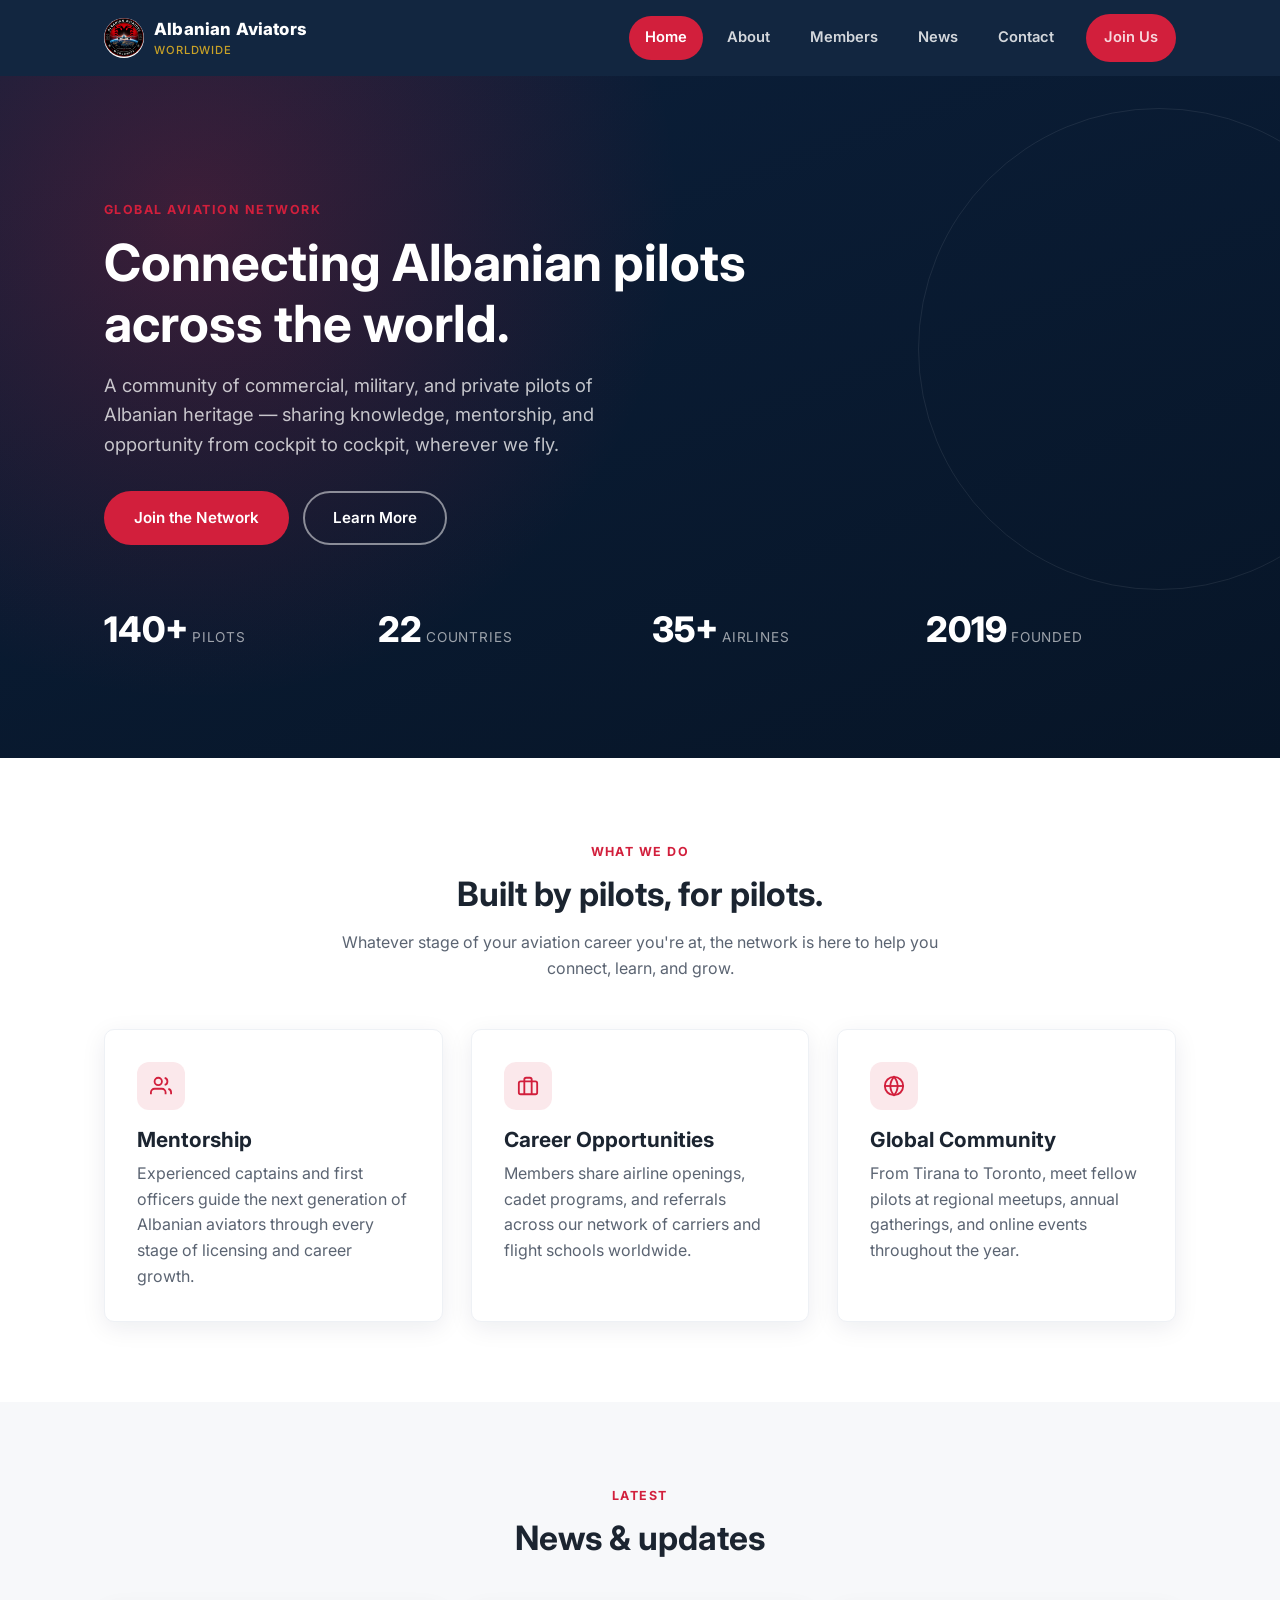
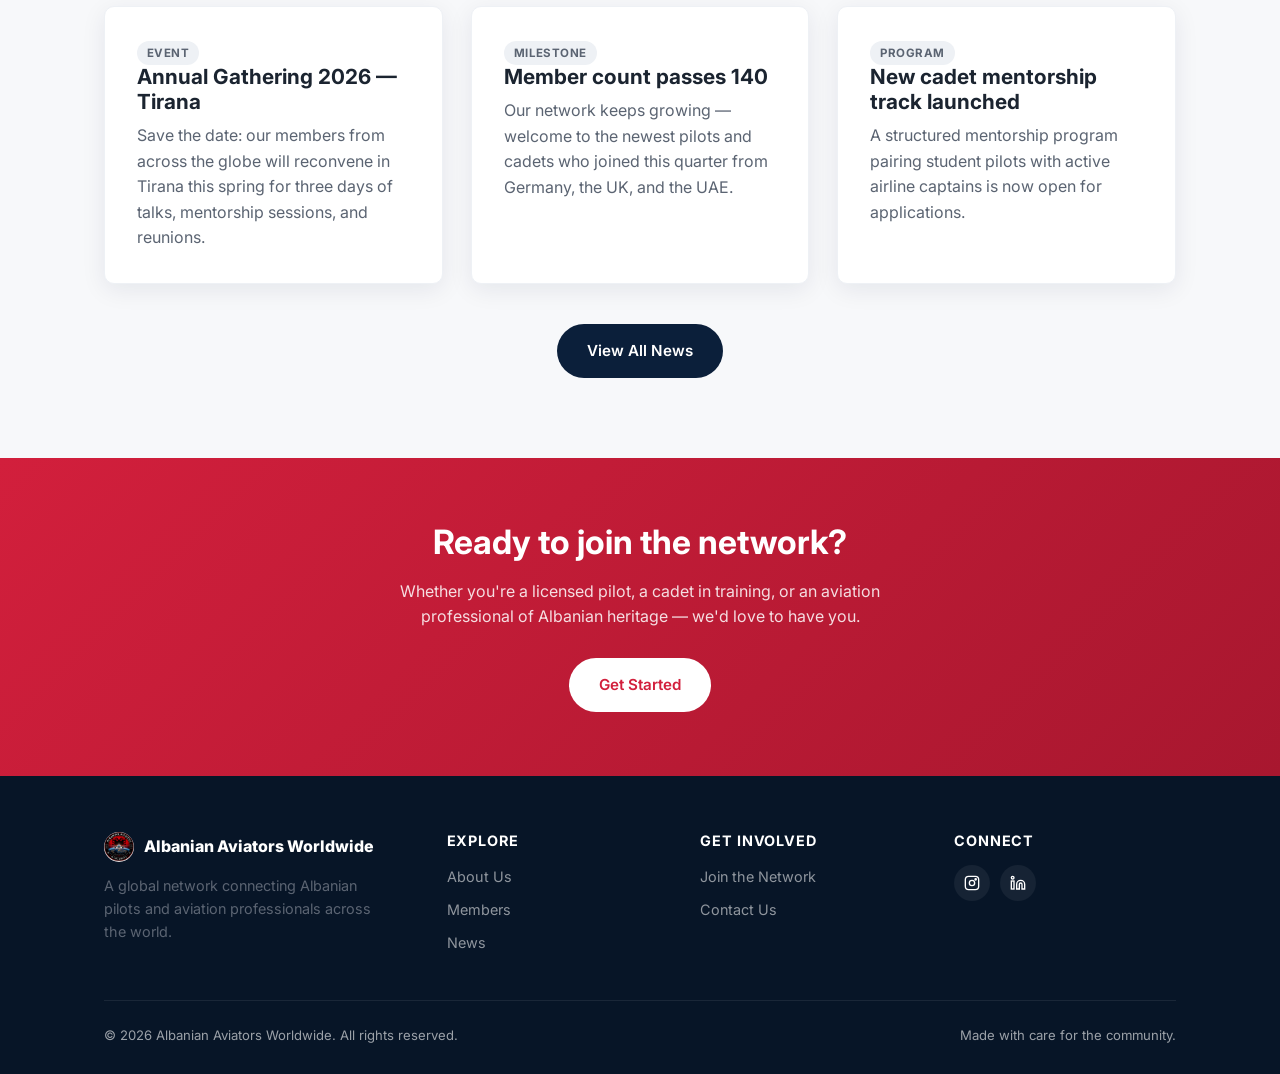
==== index.html @ 92507375 "Initial version of Albanian Aviators Worldwide website Static 5-page site (home, about, members, new" ====
<!DOCTYPE html>
<html lang="en">
<head>
<meta charset="UTF-8">
<meta name="viewport" content="width=device-width, initial-scale=1.0">
<title>Albanian Aviators Worldwide</title>
<meta name="description" content="A global network connecting Albanian pilots, aviation professionals, and students across the world.">
<link rel="preconnect" href="https://fonts.googleapis.com">
<link href="https://fonts.googleapis.com/css2?family=Inter:wght@400;500;600;700;800&display=swap" rel="stylesheet">
<link rel="stylesheet" href="css/style.css">
<link rel="icon" type="image/png" href="images/logo.png">
</head>
<body>

<header class="site-header">
  <div class="container nav">
    <a href="index.html" class="brand">
      <img src="images/logo.png" alt="Albanian Aviators Worldwide logo" class="brand-logo">
      <span>Albanian Aviators<span class="brand-sub">Worldwide</span></span>
    </a>
    <nav class="nav-links">
      <a href="index.html" class="active">Home</a>
      <a href="about.html">About</a>
      <a href="members.html">Members</a>
      <a href="news.html">News</a>
      <a href="contact.html">Contact</a>
      <a href="contact.html" class="btn btn-primary nav-cta">Join Us</a>
    </nav>
    <button class="nav-toggle" aria-label="Toggle menu" aria-expanded="false">
      <span></span><span></span><span></span>
    </button>
  </div>
</header>

<section class="hero">
  <div class="container">
    <div class="hero-inner">
      <span class="eyebrow">Global Aviation Network</span>
      <h1>Connecting Albanian pilots across the world.</h1>
      <p class="lead">A community of commercial, military, and private pilots of Albanian heritage — sharing knowledge, mentorship, and opportunity from cockpit to cockpit, wherever we fly.</p>
      <div class="hero-actions">
        <a href="contact.html" class="btn btn-primary">Join the Network</a>
        <a href="about.html" class="btn btn-outline">Learn More</a>
      </div>
    </div>
    <div class="stats">
      <div class="stat-item">
        <span class="stat-num">140+</span>
        <span class="stat-label">Pilots</span>
      </div>
      <div class="stat-item">
        <span class="stat-num">22</span>
        <span class="stat-label">Countries</span>
      </div>
      <div class="stat-item">
        <span class="stat-num">35+</span>
        <span class="stat-label">Airlines</span>
      </div>
      <div class="stat-item">
        <span class="stat-num">2019</span>
        <span class="stat-label">Founded</span>
      </div>
    </div>
  </div>
</section>

<section>
  <div class="container">
    <div class="section-head">
      <span class="eyebrow">What we do</span>
      <h2>Built by pilots, for pilots.</h2>
      <p>Whatever stage of your aviation career you're at, the network is here to help you connect, learn, and grow.</p>
    </div>
    <div class="grid-3">
      <div class="card">
        <div class="icon">
          <svg width="22" height="22" viewBox="0 0 24 24" fill="none" stroke="currentColor" stroke-width="2"><path d="M17 21v-2a4 4 0 0 0-4-4H5a4 4 0 0 0-4 4v2"/><circle cx="9" cy="7" r="4"/><path d="M23 21v-2a4 4 0 0 0-3-3.87"/><path d="M16 3.13a4 4 0 0 1 0 7.75"/></svg>
        </div>
        <h3>Mentorship</h3>
        <p>Experienced captains and first officers guide the next generation of Albanian aviators through every stage of licensing and career growth.</p>
      </div>
      <div class="card">
        <div class="icon">
          <svg width="22" height="22" viewBox="0 0 24 24" fill="none" stroke="currentColor" stroke-width="2"><rect x="2" y="7" width="20" height="14" rx="2"/><path d="M16 21V5a2 2 0 0 0-2-2h-4a2 2 0 0 0-2 2v16"/></svg>
        </div>
        <h3>Career Opportunities</h3>
        <p>Members share airline openings, cadet programs, and referrals across our network of carriers and flight schools worldwide.</p>
      </div>
      <div class="card">
        <div class="icon">
          <svg width="22" height="22" viewBox="0 0 24 24" fill="none" stroke="currentColor" stroke-width="2"><circle cx="12" cy="12" r="10"/><line x1="2" y1="12" x2="22" y2="12"/><path d="M12 2a15.3 15.3 0 0 1 4 10 15.3 15.3 0 0 1-4 10 15.3 15.3 0 0 1-4-10 15.3 15.3 0 0 1 4-10z"/></svg>
        </div>
        <h3>Global Community</h3>
        <p>From Tirana to Toronto, meet fellow pilots at regional meetups, annual gatherings, and online events throughout the year.</p>
      </div>
    </div>
  </div>
</section>

<section class="section-alt">
  <div class="container">
    <div class="section-head">
      <span class="eyebrow">Latest</span>
      <h2>News & updates</h2>
    </div>
    <div class="grid-3">
      <div class="card">
        <span class="tag">Event</span>
        <h3>Annual Gathering 2026 — Tirana</h3>
        <p>Save the date: our members from across the globe will reconvene in Tirana this spring for three days of talks, mentorship sessions, and reunions.</p>
      </div>
      <div class="card">
        <span class="tag">Milestone</span>
        <h3>Member count passes 140</h3>
        <p>Our network keeps growing — welcome to the newest pilots and cadets who joined this quarter from Germany, the UK, and the UAE.</p>
      </div>
      <div class="card">
        <span class="tag">Program</span>
        <h3>New cadet mentorship track launched</h3>
        <p>A structured mentorship program pairing student pilots with active airline captains is now open for applications.</p>
      </div>
    </div>
    <div style="text-align:center; margin-top: 40px;">
      <a href="news.html" class="btn btn-dark">View All News</a>
    </div>
  </div>
</section>

<section class="cta-band">
  <div class="container">
    <h2>Ready to join the network?</h2>
    <p>Whether you're a licensed pilot, a cadet in training, or an aviation professional of Albanian heritage — we'd love to have you.</p>
    <a href="contact.html" class="btn" style="background: var(--white); color: var(--red);">Get Started</a>
  </div>
</section>

<footer class="site-footer">
  <div class="container">
    <div class="footer-top">
      <div>
        <div class="footer-brand">
          <img src="images/logo.png" alt="Albanian Aviators Worldwide logo" class="footer-logo">
          Albanian Aviators Worldwide
        </div>
        <p style="max-width: 280px; font-size: 0.9rem;">A global network connecting Albanian pilots and aviation professionals across the world.</p>
      </div>
      <div>
        <h4>Explore</h4>
        <a href="about.html">About Us</a>
        <a href="members.html">Members</a>
        <a href="news.html">News</a>
      </div>
      <div>
        <h4>Get Involved</h4>
        <a href="contact.html">Join the Network</a>
        <a href="contact.html">Contact Us</a>
      </div>
      <div>
        <h4>Connect</h4>
        <div class="social-links">
          <a href="#" aria-label="Instagram">
            <svg width="16" height="16" viewBox="0 0 24 24" fill="none" stroke="white" stroke-width="2"><rect x="2" y="2" width="20" height="20" rx="5"/><circle cx="12" cy="12" r="4"/><circle cx="17.5" cy="6.5" r="1"/></svg>
          </a>
          <a href="#" aria-label="LinkedIn">
            <svg width="16" height="16" viewBox="0 0 24 24" fill="none" stroke="white" stroke-width="2"><path d="M16 8a6 6 0 0 1 6 6v7h-4v-7a2 2 0 0 0-2-2 2 2 0 0 0-2 2v7h-4v-7a6 6 0 0 1 6-6z"/><rect x="2" y="9" width="4" height="12"/><circle cx="4" cy="4" r="2"/></svg>
          </a>
        </div>
      </div>
    </div>
    <div class="footer-bottom">
      <span>&copy; 2026 Albanian Aviators Worldwide. All rights reserved.</span>
      <span>Made with care for the community.</span>
    </div>
  </div>
</footer>

<script src="js/main.js"></script>
</body>
</html>
---- css/style.css ----
/* ===== Design tokens ===== */
:root {
  --navy: #0b1f3a;
  --navy-dark: #071527;
  --navy-light: #143261;
  --red: #d21f3c;
  --red-dark: #a8172f;
  --gold: #c9a227;
  --white: #ffffff;
  --gray-50: #f7f8fa;
  --gray-100: #eef1f5;
  --gray-300: #cfd6e0;
  --gray-600: #5b6472;
  --text: #1b2430;
  --radius: 10px;
  --shadow: 0 6px 24px rgba(11, 31, 58, 0.08);
  --shadow-lg: 0 16px 48px rgba(11, 31, 58, 0.16);
  --max-width: 1120px;
  --font: "Inter", -apple-system, BlinkMacSystemFont, "Segoe UI", sans-serif;
}

* { box-sizing: border-box; }
html { scroll-behavior: smooth; }

body {
  margin: 0;
  font-family: var(--font);
  color: var(--text);
  background: var(--white);
  line-height: 1.6;
  -webkit-font-smoothing: antialiased;
}

img { max-width: 100%; display: block; }
a { color: inherit; text-decoration: none; }
ul { list-style: none; margin: 0; padding: 0; }

.container {
  max-width: var(--max-width);
  margin: 0 auto;
  padding: 0 24px;
}

section { padding: 80px 0; }
@media (max-width: 640px) { section { padding: 56px 0; } }

h1, h2, h3, h4 { margin: 0 0 16px; font-weight: 700; line-height: 1.2; }
h1 { font-size: 3rem; }
h2 { font-size: 2.1rem; }
h3 { font-size: 1.3rem; }
p { margin: 0 0 16px; color: var(--gray-600); }

.eyebrow {
  display: inline-block;
  font-size: 0.78rem;
  font-weight: 700;
  letter-spacing: 0.12em;
  text-transform: uppercase;
  color: var(--red);
  margin-bottom: 12px;
}

.section-head { max-width: 640px; margin: 0 auto 48px; text-align: center; }
.section-head p { margin: 0; }

/* ===== Buttons ===== */
.btn {
  display: inline-flex;
  align-items: center;
  gap: 8px;
  padding: 13px 28px;
  border-radius: 100px;
  font-weight: 600;
  font-size: 0.95rem;
  border: 2px solid transparent;
  cursor: pointer;
  transition: transform 0.15s ease, box-shadow 0.15s ease, background 0.15s ease;
}
.btn:hover { transform: translateY(-2px); }
.btn-primary { background: var(--red); color: var(--white); }
.btn-primary:hover { background: var(--red-dark); box-shadow: 0 10px 24px rgba(210, 31, 60, 0.35); }
.btn-outline { background: transparent; color: var(--white); border-color: rgba(255,255,255,0.5); }
.btn-outline:hover { background: rgba(255,255,255,0.12); }
.btn-dark { background: var(--navy); color: var(--white); }
.btn-dark:hover { background: var(--navy-light); box-shadow: 0 10px 24px rgba(11,31,58,0.25); }

/* ===== Header ===== */
.site-header {
  position: sticky;
  top: 0;
  z-index: 100;
  background: rgba(11, 31, 58, 0.97);
  backdrop-filter: blur(6px);
}
.nav {
  display: flex;
  align-items: center;
  justify-content: space-between;
  height: 76px;
}
.brand {
  display: flex;
  align-items: center;
  gap: 10px;
  color: var(--white);
  font-weight: 800;
  font-size: 1.05rem;
  letter-spacing: 0.01em;
}
.brand svg { flex-shrink: 0; }
.brand-logo { width: 40px; height: 40px; border-radius: 50%; object-fit: cover; flex-shrink: 0; }
.footer-logo { width: 30px; height: 30px; border-radius: 50%; object-fit: cover; flex-shrink: 0; }
.brand .brand-sub { display: block; font-weight: 500; font-size: 0.7rem; color: var(--gold); letter-spacing: 0.08em; text-transform: uppercase; }

.nav-links {
  display: flex;
  align-items: center;
  gap: 8px;
}
.nav-links a {
  color: rgba(255,255,255,0.82);
  font-weight: 600;
  font-size: 0.92rem;
  padding: 10px 16px;
  border-radius: 100px;
  transition: background 0.15s ease, color 0.15s ease;
}
.nav-links a:hover { background: rgba(255,255,255,0.08); color: var(--white); }
.nav-links a.active { background: var(--red); color: var(--white); }
.nav-cta { margin-left: 8px; }

.nav-toggle {
  display: none;
  flex-direction: column;
  gap: 5px;
  background: none;
  border: none;
  cursor: pointer;
  padding: 8px;
}
.nav-toggle span { width: 24px; height: 2px; background: var(--white); border-radius: 2px; }

@media (max-width: 860px) {
  .nav-toggle { display: flex; }
  .nav-links {
    position: absolute;
    top: 76px;
    left: 0;
    right: 0;
    background: var(--navy-dark);
    flex-direction: column;
    align-items: stretch;
    padding: 12px;
    gap: 4px;
    display: none;
  }
  .nav-links.open { display: flex; }
  .nav-links a { padding: 14px 16px; }
  .nav-cta { margin-left: 0; margin-top: 8px; }
}

/* ===== Hero ===== */
.hero {
  background:
    radial-gradient(circle at 15% 20%, rgba(210,31,60,0.25), transparent 40%),
    linear-gradient(160deg, var(--navy) 0%, var(--navy-dark) 100%);
  color: var(--white);
  padding: 120px 0 100px;
  position: relative;
  overflow: hidden;
}
.hero::after {
  content: "";
  position: absolute;
  right: -120px;
  top: 40%;
  width: 480px;
  height: 480px;
  border: 1px solid rgba(255,255,255,0.08);
  border-radius: 50%;
  transform: translateY(-50%);
}
.hero-inner { max-width: 680px; position: relative; z-index: 1; }
.hero h1 { font-size: 3.2rem; }
.hero p.lead { color: rgba(255,255,255,0.75); font-size: 1.15rem; max-width: 560px; }
.hero-actions { display: flex; gap: 14px; margin-top: 32px; flex-wrap: wrap; }

.page-hero {
  background: linear-gradient(160deg, var(--navy) 0%, var(--navy-dark) 100%);
  color: var(--white);
  padding: 90px 0 64px;
  text-align: center;
}
.page-hero .eyebrow { color: var(--gold); }
.page-hero p { color: rgba(255,255,255,0.72); max-width: 620px; margin: 0 auto; }

/* ===== Stats ===== */
.stats {
  display: grid;
  grid-template-columns: repeat(4, 1fr);
  gap: 24px;
  margin-top: 56px;
  position: relative;
  z-index: 1;
}
.stat-item { text-align: left; }
.stat-num { font-size: 2.2rem; font-weight: 800; color: var(--white); }
.stat-label { font-size: 0.85rem; color: rgba(255,255,255,0.6); text-transform: uppercase; letter-spacing: 0.06em; }
@media (max-width: 760px) { .stats { grid-template-columns: repeat(2, 1fr); } }

/* ===== Cards / grids ===== */
.grid-3 { display: grid; grid-template-columns: repeat(3, 1fr); gap: 28px; }
.grid-2 { display: grid; grid-template-columns: repeat(2, 1fr); gap: 28px; }
@media (max-width: 860px) { .grid-3, .grid-2 { grid-template-columns: 1fr; } }

.card {
  background: var(--white);
  border: 1px solid var(--gray-100);
  border-radius: var(--radius);
  padding: 32px;
  box-shadow: var(--shadow);
  transition: transform 0.18s ease, box-shadow 0.18s ease;
}
.card:hover { transform: translateY(-4px); box-shadow: var(--shadow-lg); }
.card .icon {
  width: 48px; height: 48px;
  border-radius: 12px;
  background: rgba(210,31,60,0.1);
  color: var(--red);
  display: flex; align-items: center; justify-content: center;
  margin-bottom: 18px;
}
.card h3 { margin-bottom: 8px; }
.card p { margin-bottom: 0; }

/* ===== Section variants ===== */
.section-alt { background: var(--gray-50); }
.section-navy { background: var(--navy); color: var(--white); }
.section-navy p { color: rgba(255,255,255,0.7); }
.section-navy .section-head h2 { color: var(--white); }

/* ===== Member cards ===== */
.member-card {
  background: var(--white);
  border-radius: var(--radius);
  border: 1px solid var(--gray-100);
  overflow: hidden;
  box-shadow: var(--shadow);
  transition: transform 0.18s ease, box-shadow 0.18s ease;
}
.member-card:hover { transform: translateY(-4px); box-shadow: var(--shadow-lg); }
.member-photo {
  height: 140px;
  background: linear-gradient(135deg, var(--navy), var(--navy-light));
  display: flex; align-items: center; justify-content: center;
  color: var(--white);
  font-size: 2rem;
  font-weight: 800;
}
.member-body { padding: 22px; }
.member-body h3 { margin-bottom: 2px; }
.member-role { color: var(--red); font-weight: 600; font-size: 0.85rem; margin-bottom: 10px; display: block; }
.member-meta { display: flex; gap: 8px; flex-wrap: wrap; margin-top: 14px; }
.tag {
  font-size: 0.72rem;
  font-weight: 700;
  text-transform: uppercase;
  letter-spacing: 0.04em;
  padding: 5px 10px;
  border-radius: 100px;
  background: var(--gray-100);
  color: var(--gray-600);
}

.filter-bar {
  display: flex;
  gap: 10px;
  flex-wrap: wrap;
  justify-content: center;
  margin-bottom: 40px;
}
.filter-btn {
  padding: 9px 18px;
  border-radius: 100px;
  border: 1.5px solid var(--gray-300);
  background: var(--white);
  color: var(--gray-600);
  font-weight: 600;
  font-size: 0.85rem;
  cursor: pointer;
  transition: all 0.15s ease;
}
.filter-btn:hover { border-color: var(--red); color: var(--red); }
.filter-btn.active { background: var(--navy); border-color: var(--navy); color: var(--white); }

/* ===== News ===== */
.news-item {
  display: grid;
  grid-template-columns: 120px 1fr;
  gap: 24px;
  padding: 28px 0;
  border-bottom: 1px solid var(--gray-100);
}
.news-item:last-child { border-bottom: none; }
.news-date {
  font-weight: 700;
  color: var(--navy);
}
.news-date .day { font-size: 1.8rem; display: block; }
.news-date .month { font-size: 0.8rem; text-transform: uppercase; color: var(--gray-600); }
.news-item h3 { margin-bottom: 6px; }
.news-item .tag { margin-bottom: 10px; display: inline-block; }
@media (max-width: 560px) { .news-item { grid-template-columns: 1fr; gap: 8px; } }

/* ===== Timeline (about) ===== */
.timeline { border-left: 2px solid var(--gray-300); padding-left: 28px; margin-left: 6px; }
.timeline-item { position: relative; margin-bottom: 36px; }
.timeline-item::before {
  content: "";
  position: absolute;
  left: -34px;
  top: 4px;
  width: 12px; height: 12px;
  border-radius: 50%;
  background: var(--red);
  border: 3px solid var(--white);
  box-shadow: 0 0 0 2px var(--red);
}
.timeline-item .year { color: var(--red); font-weight: 700; font-size: 0.85rem; text-transform: uppercase; letter-spacing: 0.05em; }

/* ===== Values ===== */
.values-grid { display: grid; grid-template-columns: repeat(2, 1fr); gap: 20px; }
@media (max-width: 640px) { .values-grid { grid-template-columns: 1fr; } }

/* ===== Contact ===== */
.contact-wrap { display: grid; grid-template-columns: 1fr 1fr; gap: 48px; align-items: start; }
@media (max-width: 860px) { .contact-wrap { grid-template-columns: 1fr; } }
.form-group { margin-bottom: 20px; }
.form-group label { display: block; font-weight: 600; font-size: 0.88rem; margin-bottom: 6px; }
.form-group input,
.form-group select,
.form-group textarea {
  width: 100%;
  padding: 12px 14px;
  border: 1.5px solid var(--gray-300);
  border-radius: 8px;
  font-family: var(--font);
  font-size: 0.95rem;
  color: var(--text);
  background: var(--white);
}
.form-group textarea { min-height: 130px; resize: vertical; }
.form-group input:focus,
.form-group select:focus,
.form-group textarea:focus { outline: none; border-color: var(--red); }
.form-note { font-size: 0.82rem; color: var(--gray-600); margin-top: 10px; }

.contact-info-item { display: flex; gap: 16px; margin-bottom: 28px; }
.contact-info-item .icon {
  width: 44px; height: 44px; flex-shrink: 0;
  border-radius: 10px;
  background: rgba(210,31,60,0.1);
  color: var(--red);
  display: flex; align-items: center; justify-content: center;
}
.contact-info-item h3 { font-size: 1rem; margin-bottom: 4px; }
.contact-info-item p { margin: 0; }

/* ===== CTA band ===== */
.cta-band {
  background: linear-gradient(135deg, var(--red), var(--red-dark));
  color: var(--white);
  padding: 64px 0;
  text-align: center;
}
.cta-band h2 { color: var(--white); }
.cta-band p { color: rgba(255,255,255,0.85); max-width: 560px; margin: 0 auto 28px; }

/* ===== Footer ===== */
.site-footer {
  background: var(--navy-dark);
  color: rgba(255,255,255,0.6);
  padding: 56px 0 28px;
}
.footer-top {
  display: grid;
  grid-template-columns: 1.4fr 1fr 1fr 1fr;
  gap: 32px;
  padding-bottom: 36px;
  border-bottom: 1px solid rgba(255,255,255,0.08);
}
@media (max-width: 760px) { .footer-top { grid-template-columns: 1fr 1fr; } }
.footer-top h4 { color: var(--white); font-size: 0.9rem; text-transform: uppercase; letter-spacing: 0.06em; margin-bottom: 16px; }
.footer-top a { display: block; color: rgba(255,255,255,0.55); font-size: 0.9rem; margin-bottom: 10px; transition: color 0.15s ease; }
.footer-top a:hover { color: var(--white); }
.footer-brand { display: flex; align-items: center; gap: 10px; color: var(--white); font-weight: 800; margin-bottom: 12px; }
.footer-bottom {
  display: flex;
  justify-content: space-between;
  align-items: center;
  padding-top: 24px;
  font-size: 0.82rem;
  flex-wrap: wrap;
  gap: 12px;
}
.social-links { display: flex; gap: 10px; }
.social-links a {
  width: 36px; height: 36px;
  border-radius: 50%;
  background: rgba(255,255,255,0.06);
  display: flex; align-items: center; justify-content: center;
  transition: background 0.15s ease;
}
.social-links a:hover { background: var(--red); }
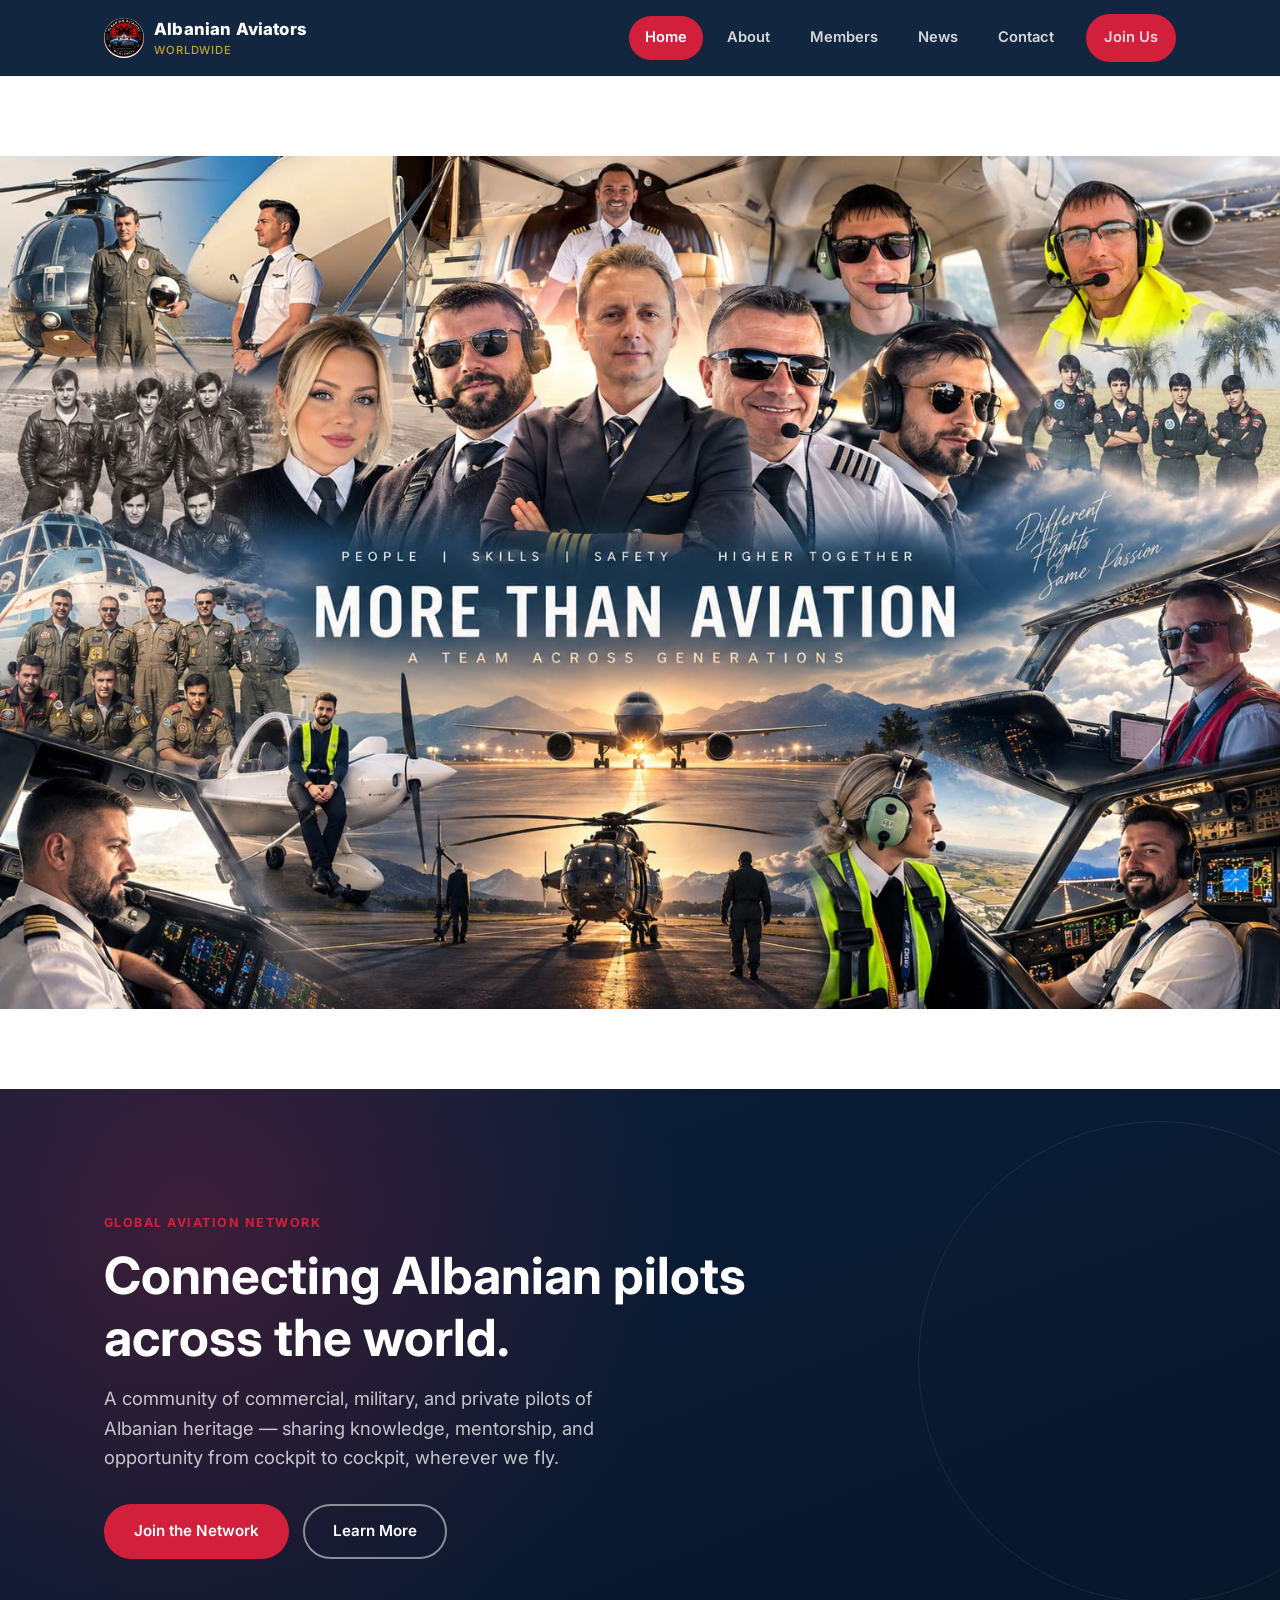
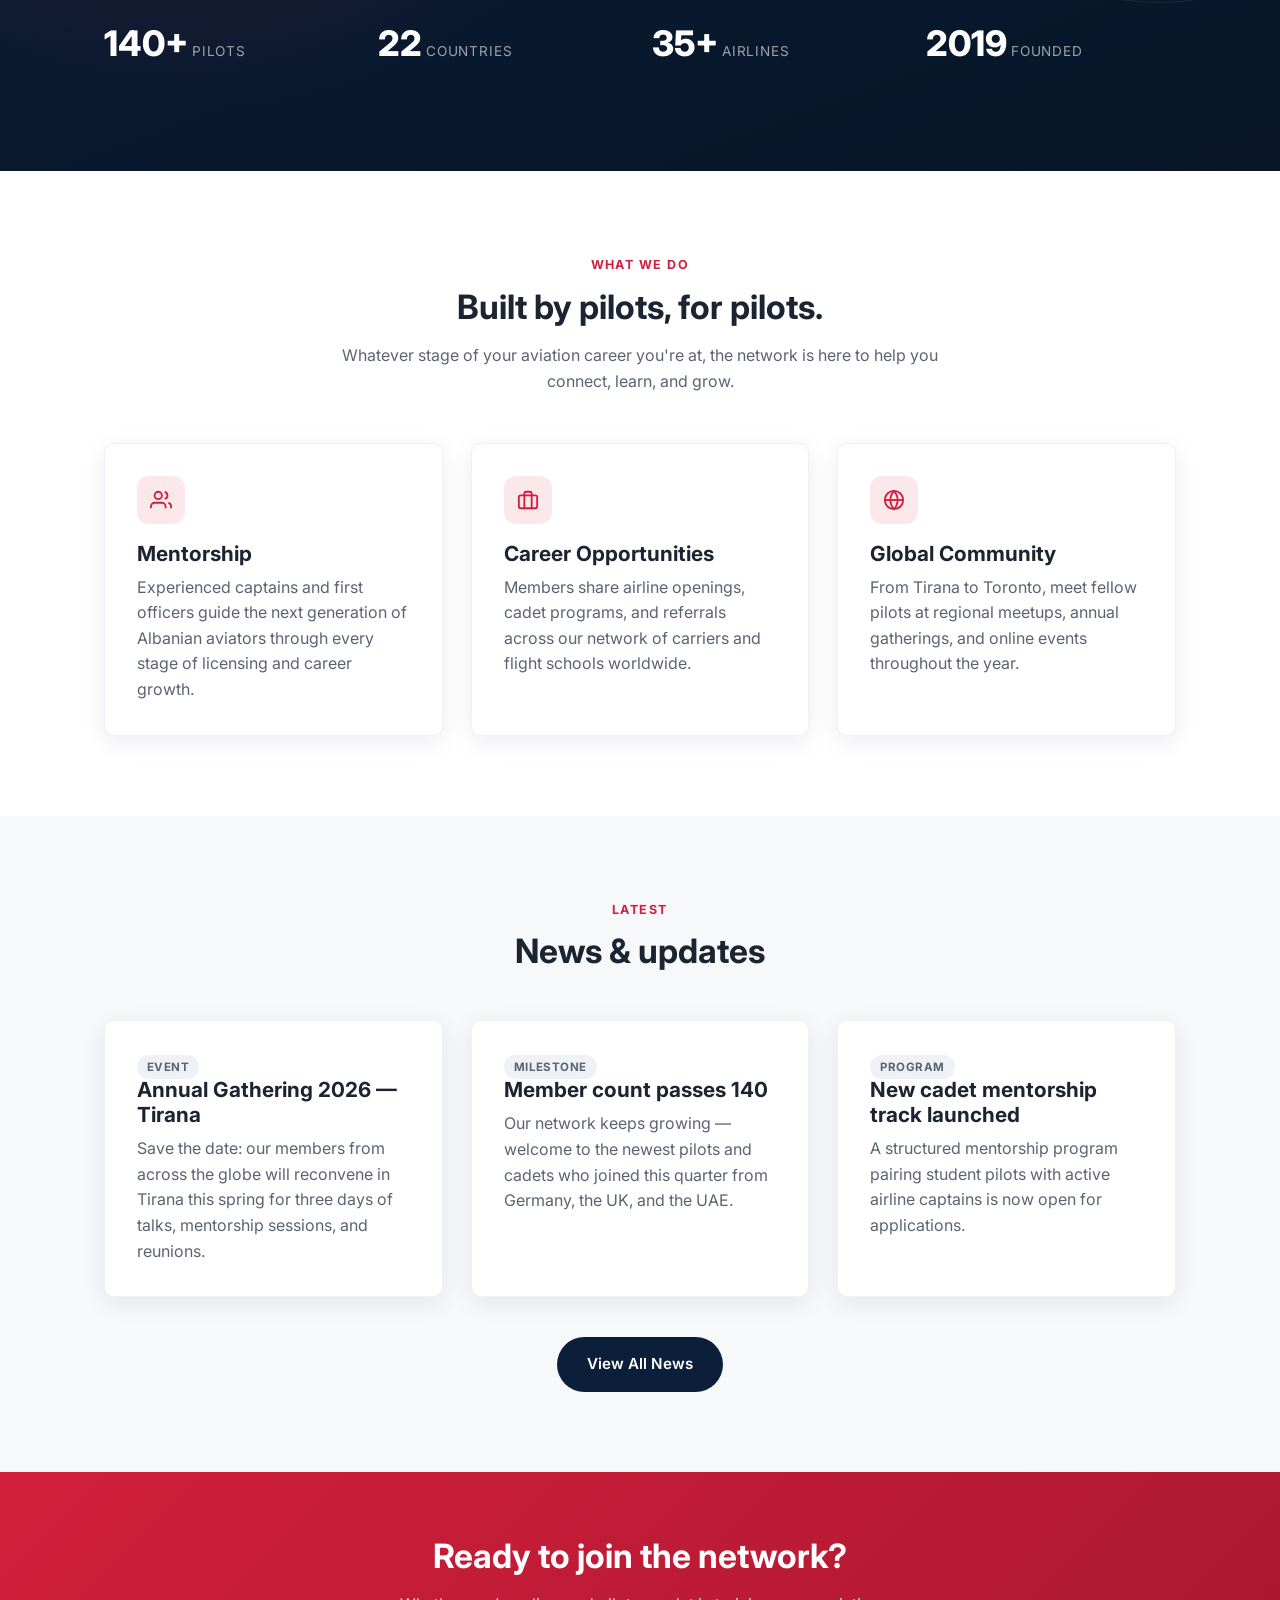
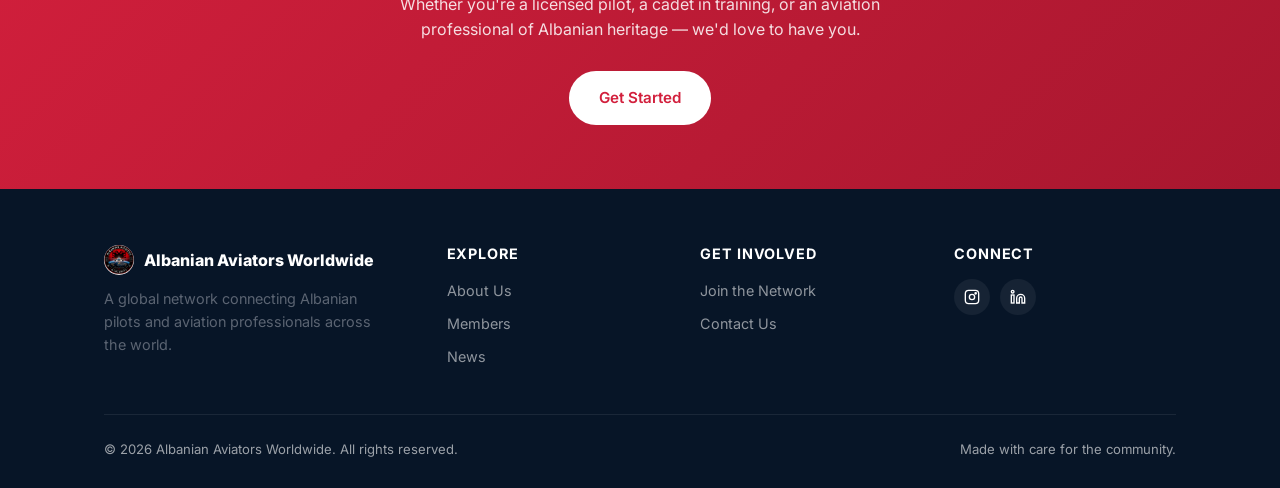
==== commit 13ea0813: "Add full-width pilots collage banner to landing page hero The image has its own baked-in text, so it" ====
--- a/index.html
+++ b/index.html
@@ -31,6 +31,10 @@
     </button>
   </div>
 </header>
+
+<section class="hero-banner">
+  <img src="images/pilots.jpeg" alt="Albanian pilots and aviation professionals — commercial, military, and general aviation, across generations">
+</section>
 
 <section class="hero">
   <div class="container">
--- a/css/style.css
+++ b/css/style.css
@@ -159,6 +159,10 @@
   .nav-cta { margin-left: 0; margin-top: 8px; }
 }
 
+/* ===== Hero banner (full-width image) ===== */
+.hero-banner { line-height: 0; }
+.hero-banner img { width: 100%; height: auto; display: block; }
+
 /* ===== Hero ===== */
 .hero {
   background:
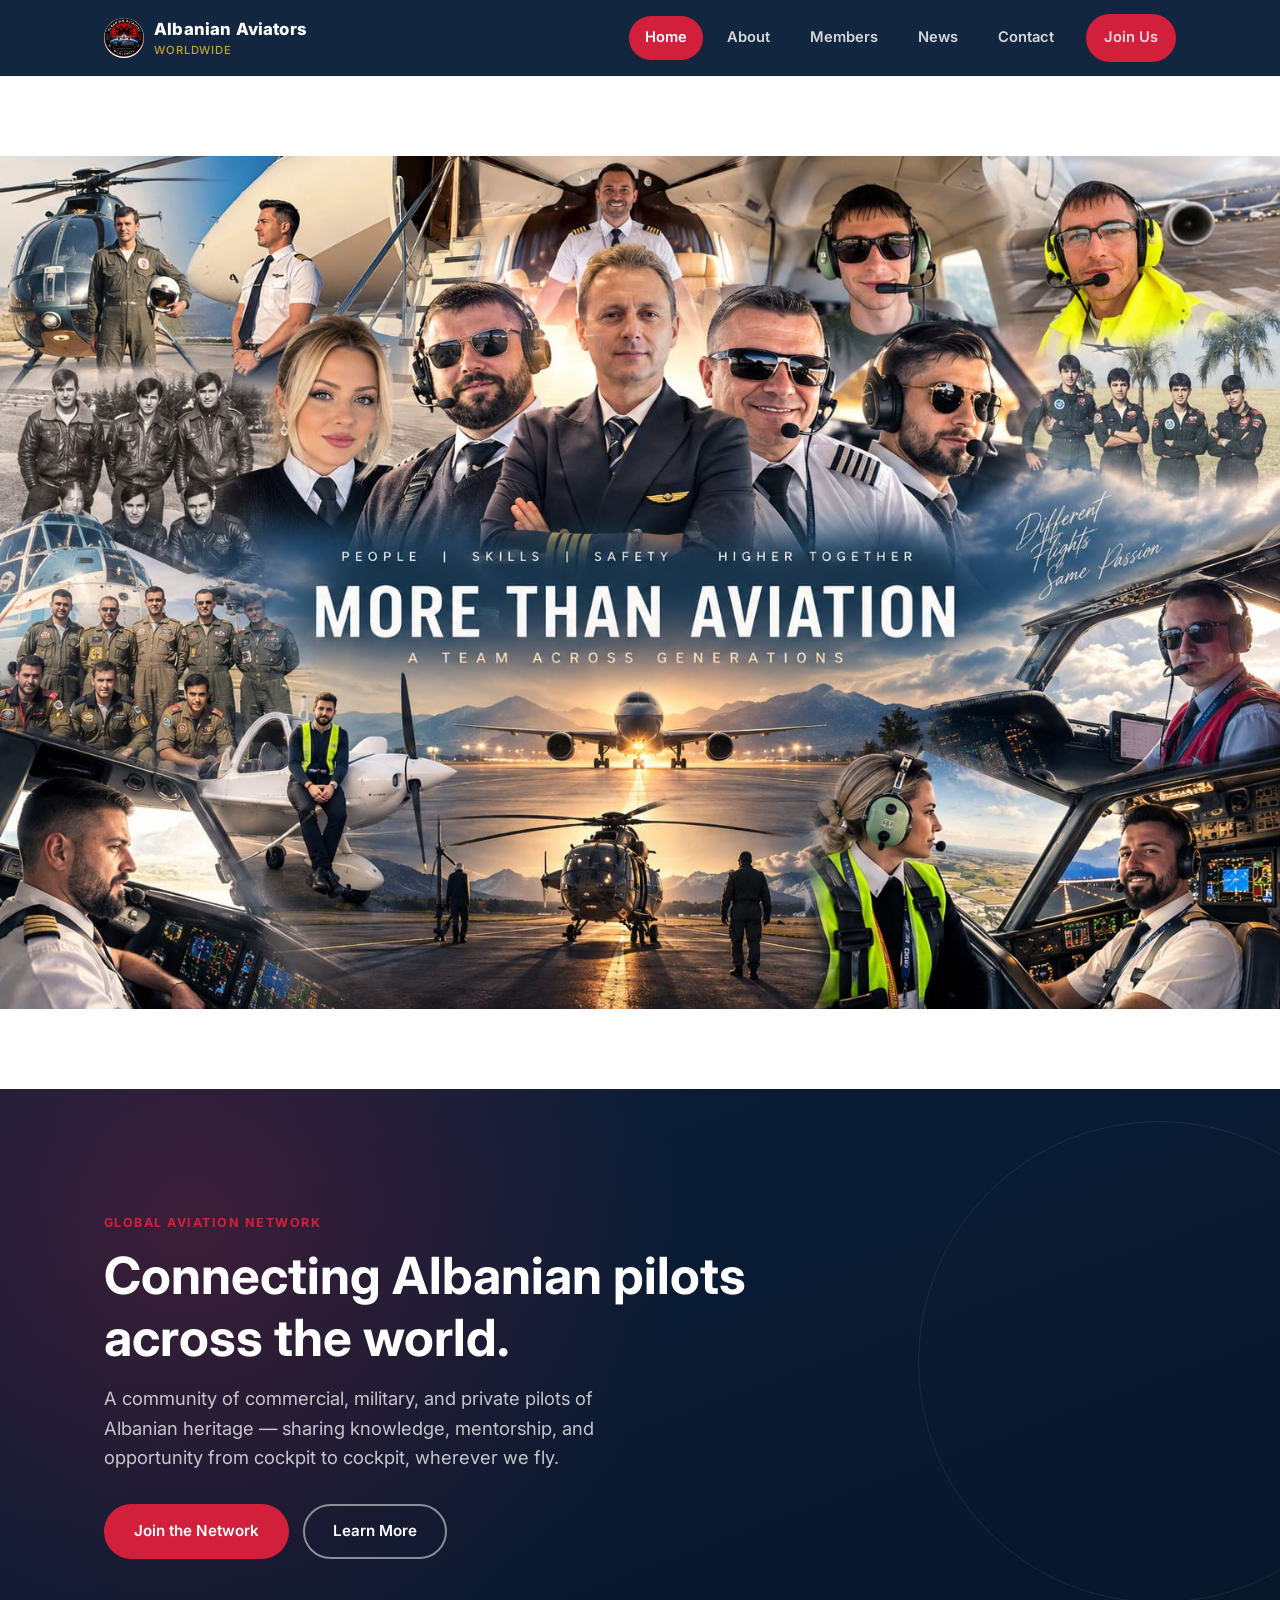
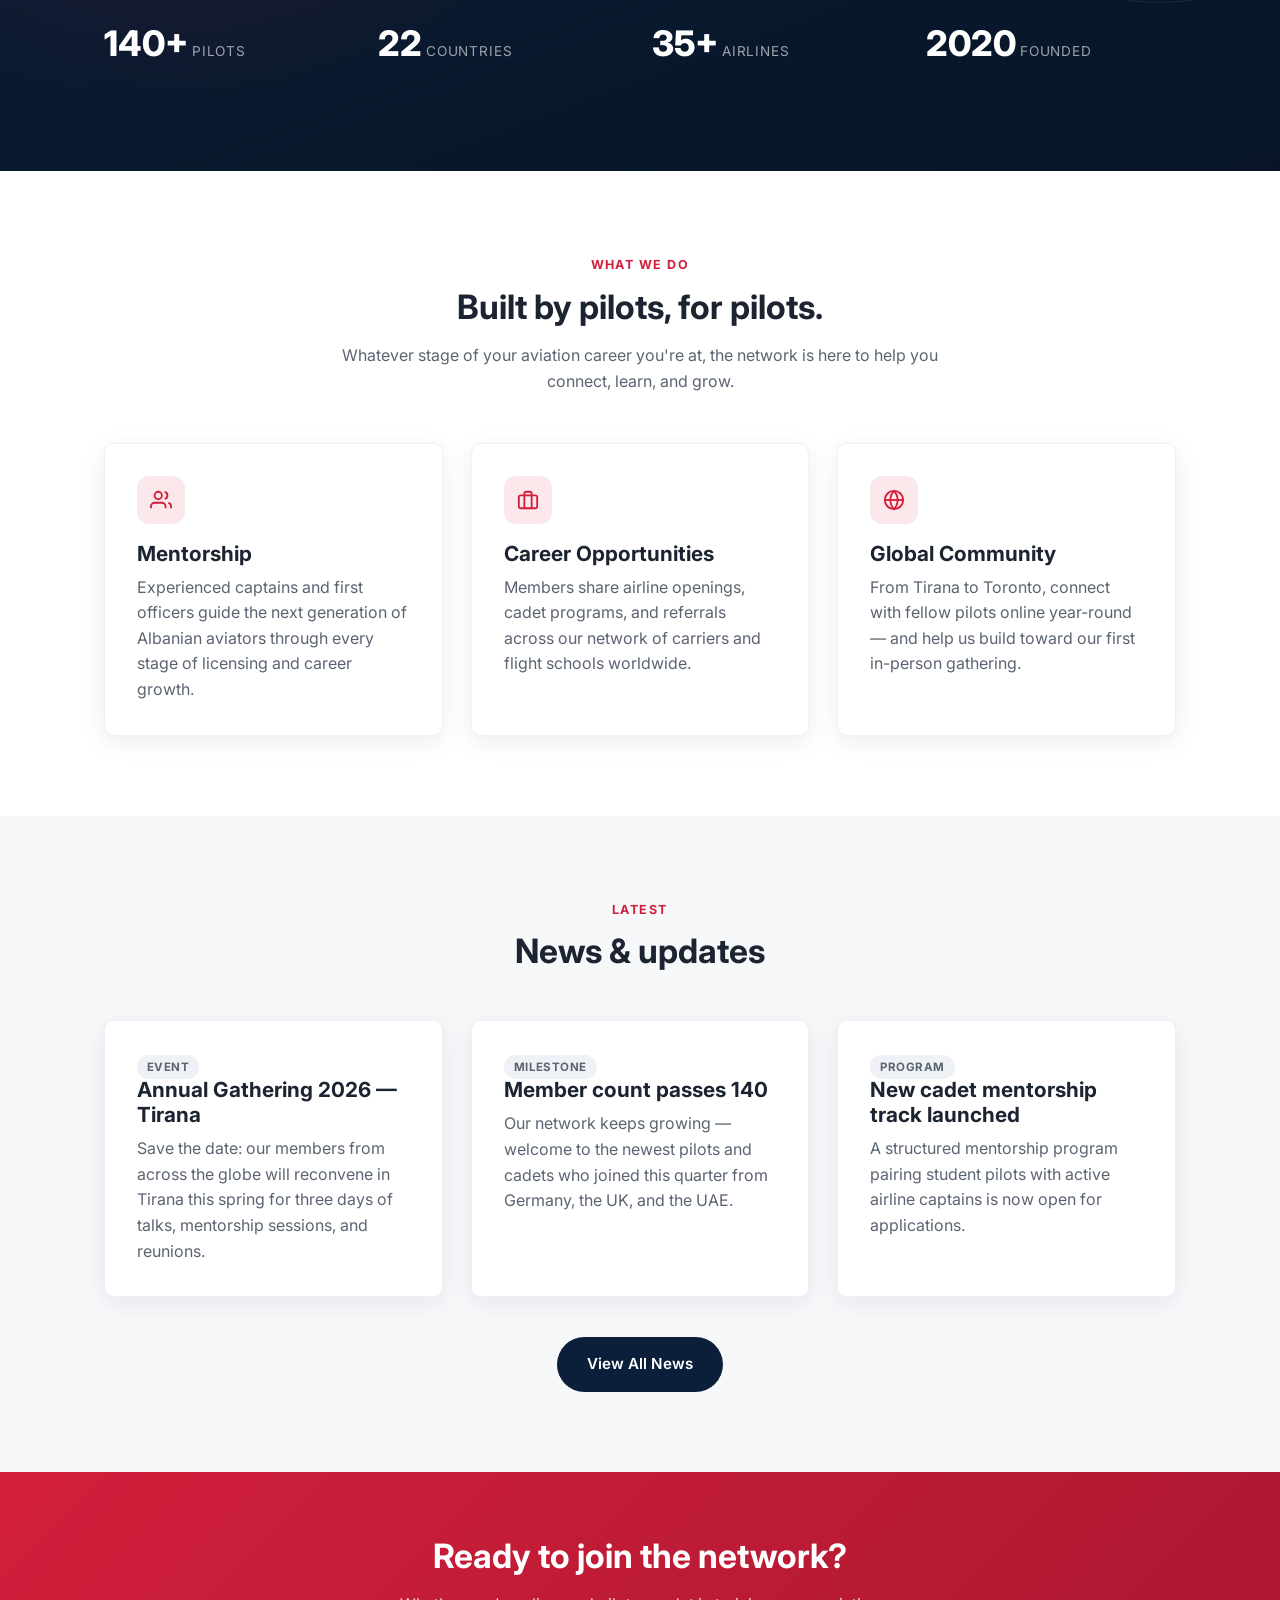
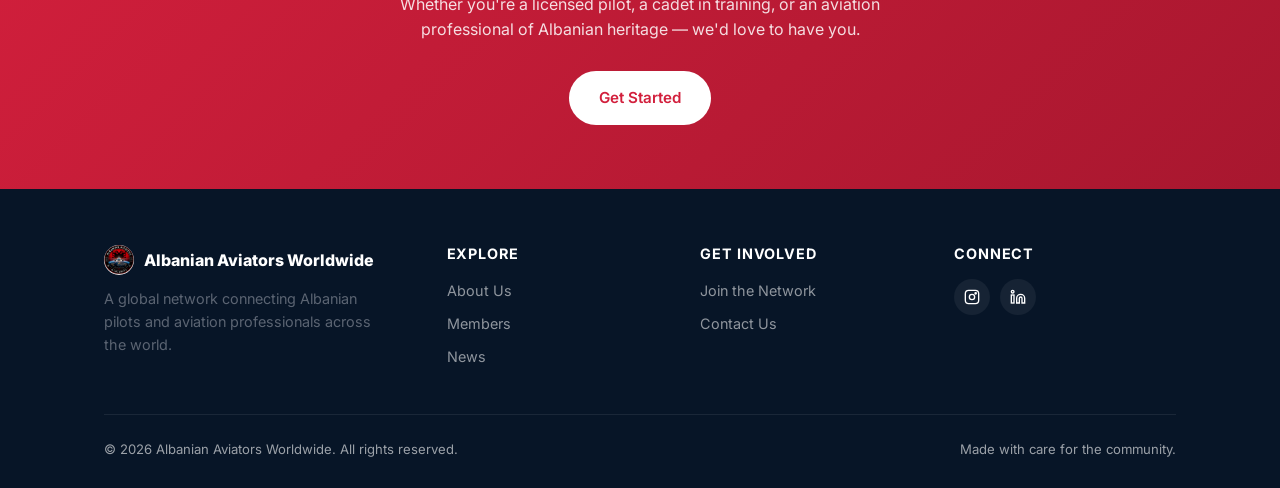
==== commit 30fccbd6: "Correct founding year and replace chapters/gathering claims Founding year is 2020, not 2019. The org" ====
--- a/index.html
+++ b/index.html
@@ -61,7 +61,7 @@
         <span class="stat-label">Airlines</span>
       </div>
       <div class="stat-item">
-        <span class="stat-num">2019</span>
+        <span class="stat-num">2020</span>
         <span class="stat-label">Founded</span>
       </div>
     </div>
@@ -95,7 +95,7 @@
           <svg width="22" height="22" viewBox="0 0 24 24" fill="none" stroke="currentColor" stroke-width="2"><circle cx="12" cy="12" r="10"/><line x1="2" y1="12" x2="22" y2="12"/><path d="M12 2a15.3 15.3 0 0 1 4 10 15.3 15.3 0 0 1-4 10 15.3 15.3 0 0 1-4-10 15.3 15.3 0 0 1 4-10z"/></svg>
         </div>
         <h3>Global Community</h3>
-        <p>From Tirana to Toronto, meet fellow pilots at regional meetups, annual gatherings, and online events throughout the year.</p>
+        <p>From Tirana to Toronto, connect with fellow pilots online year-round — and help us build toward our first in-person gathering.</p>
       </div>
     </div>
   </div>
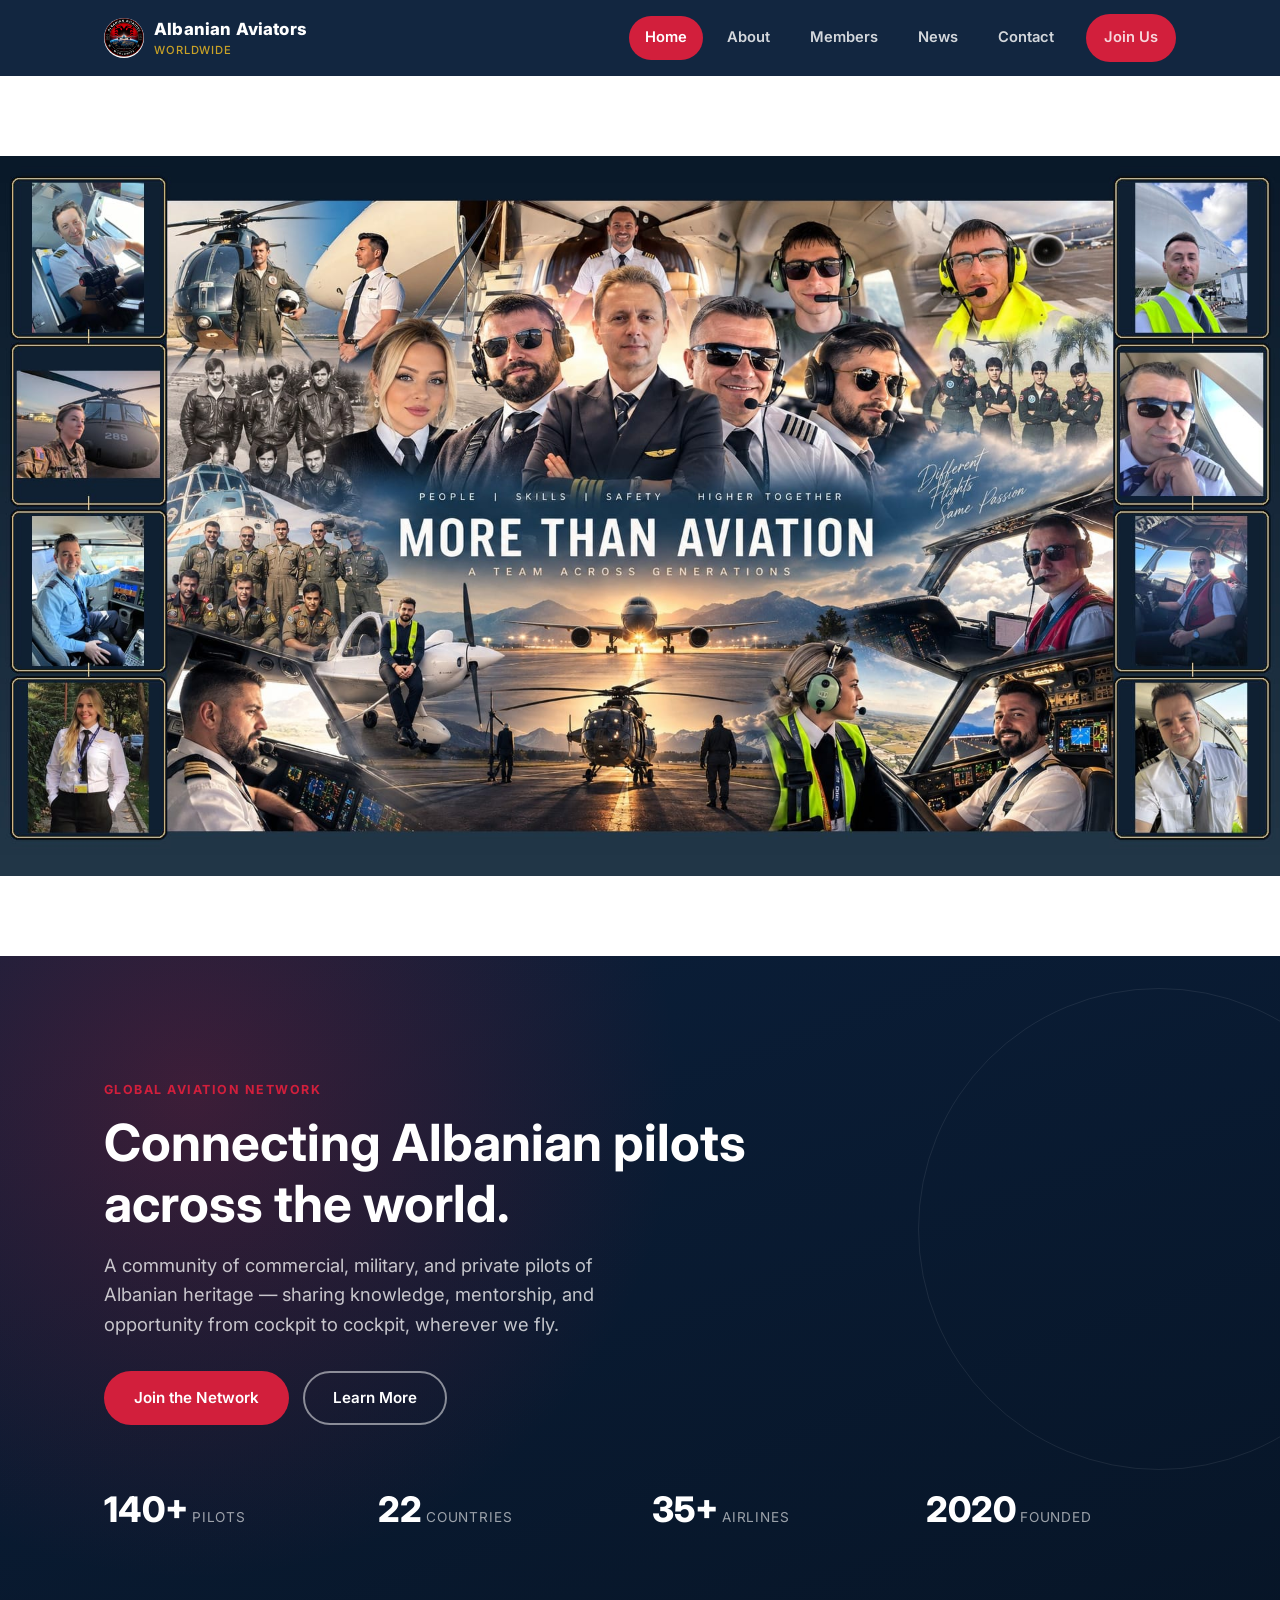
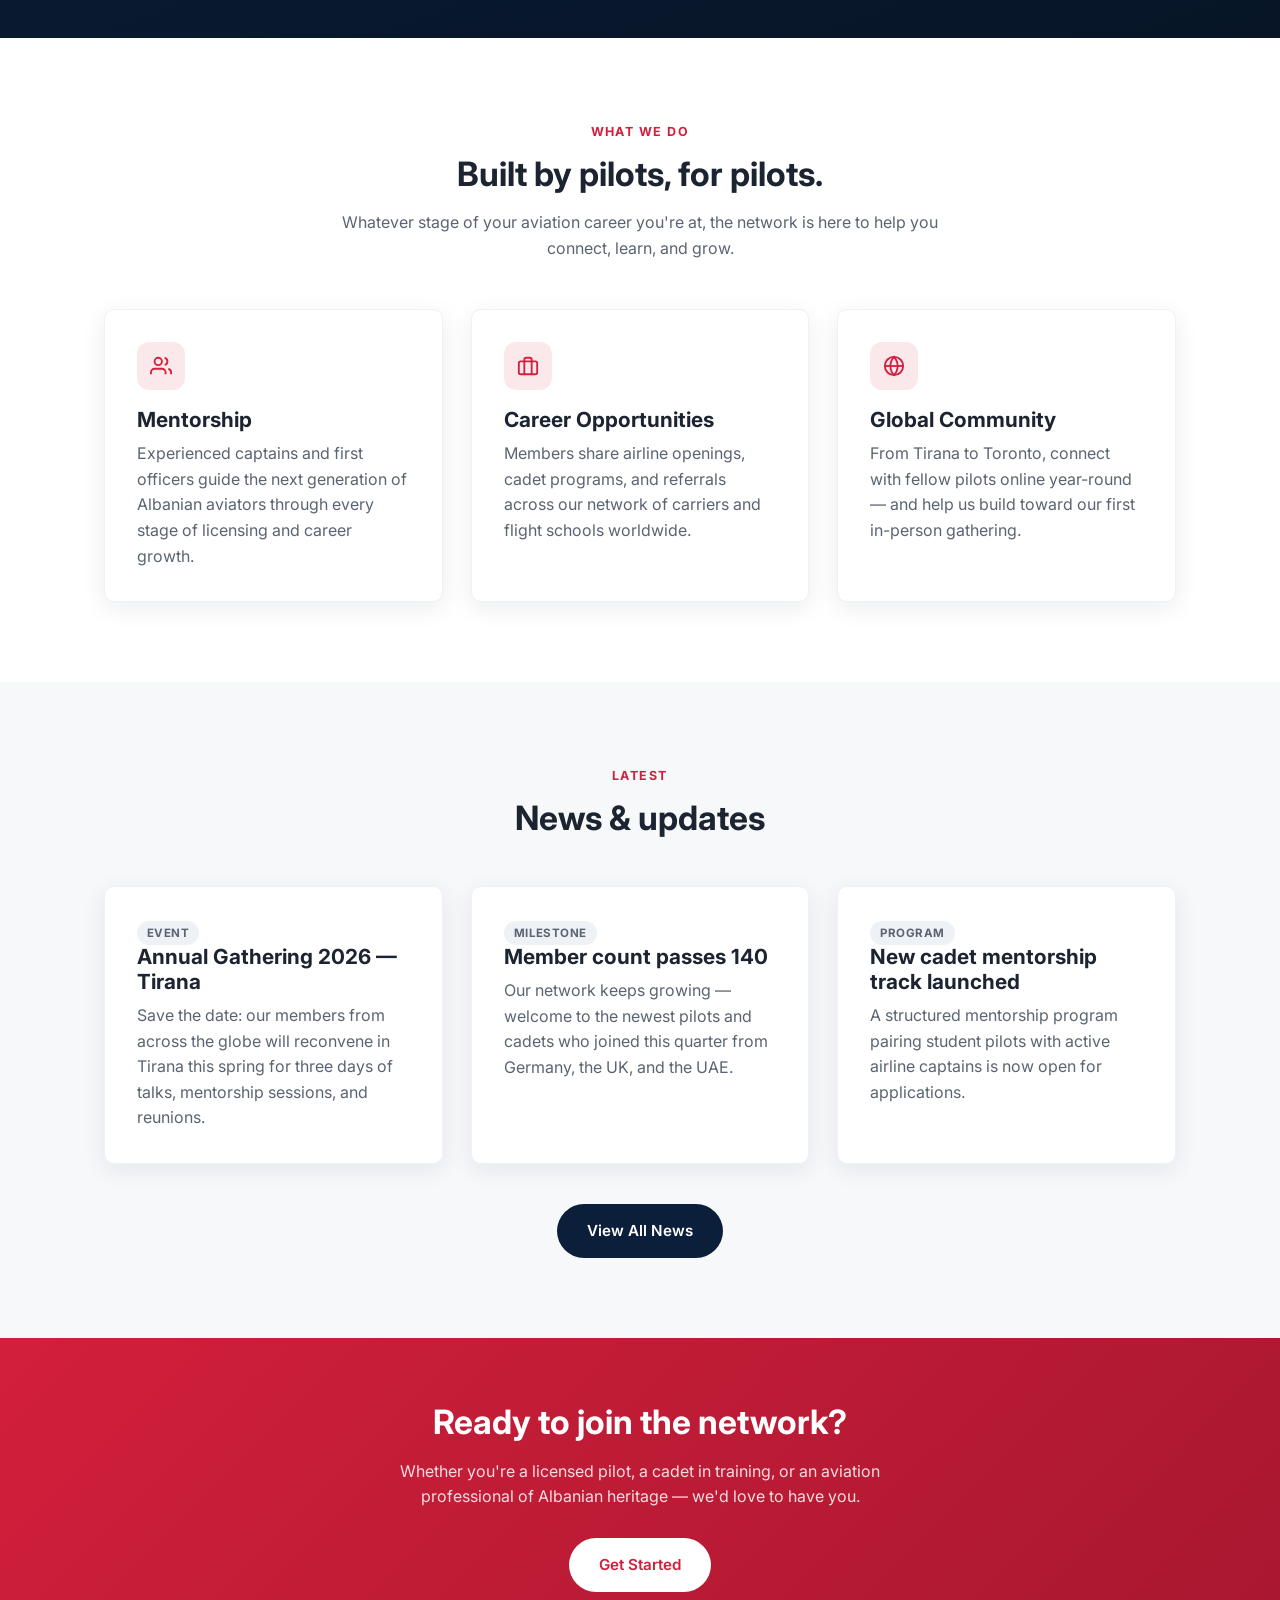
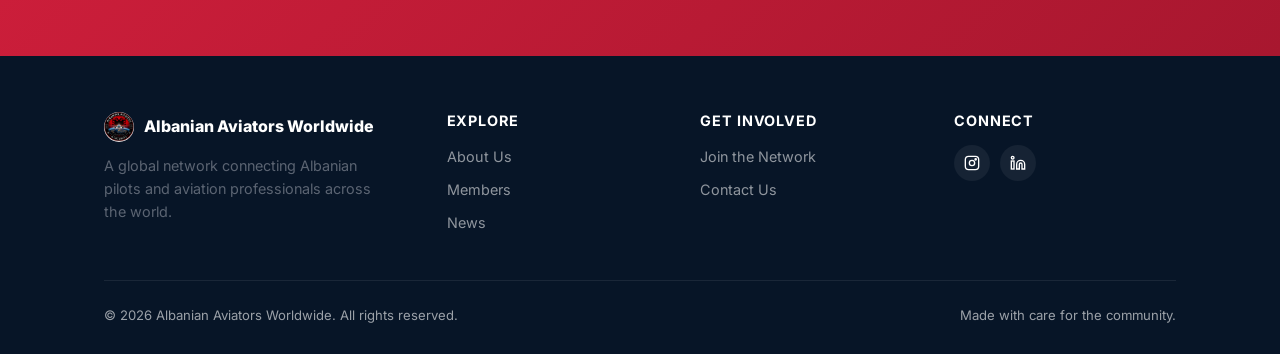
==== commit 8ddeb155: "Switch landing page hero banner to pilots-default.jpeg Co-Authored-By: Claude Sonnet 5 <noreply@anth" ====
--- a/index.html
+++ b/index.html
@@ -33,7 +33,7 @@
 </header>
 
 <section class="hero-banner">
-  <img src="images/pilots.jpeg" alt="Albanian pilots and aviation professionals — commercial, military, and general aviation, across generations">
+  <img src="images/pilots-default.jpeg" alt="Albanian pilots and aviation professionals — commercial, military, and general aviation, across generations">
 </section>
 
 <section class="hero">
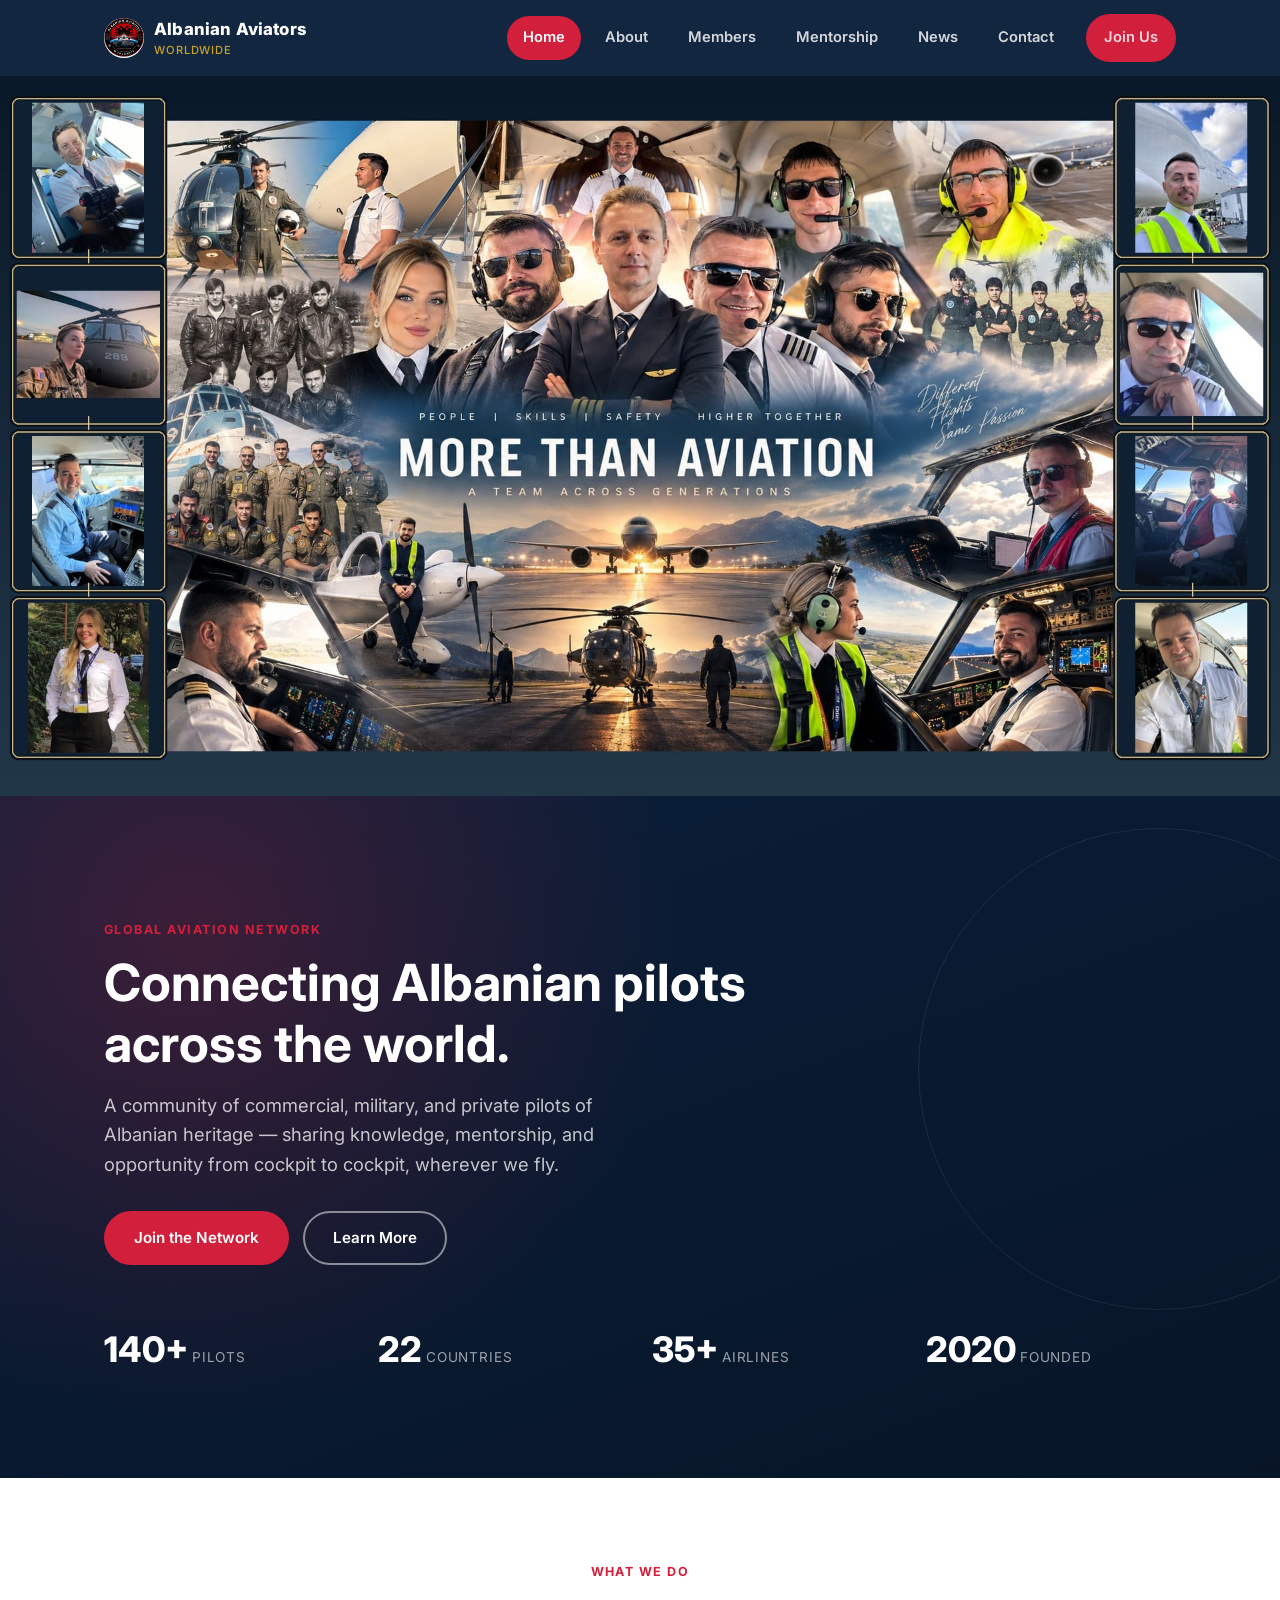
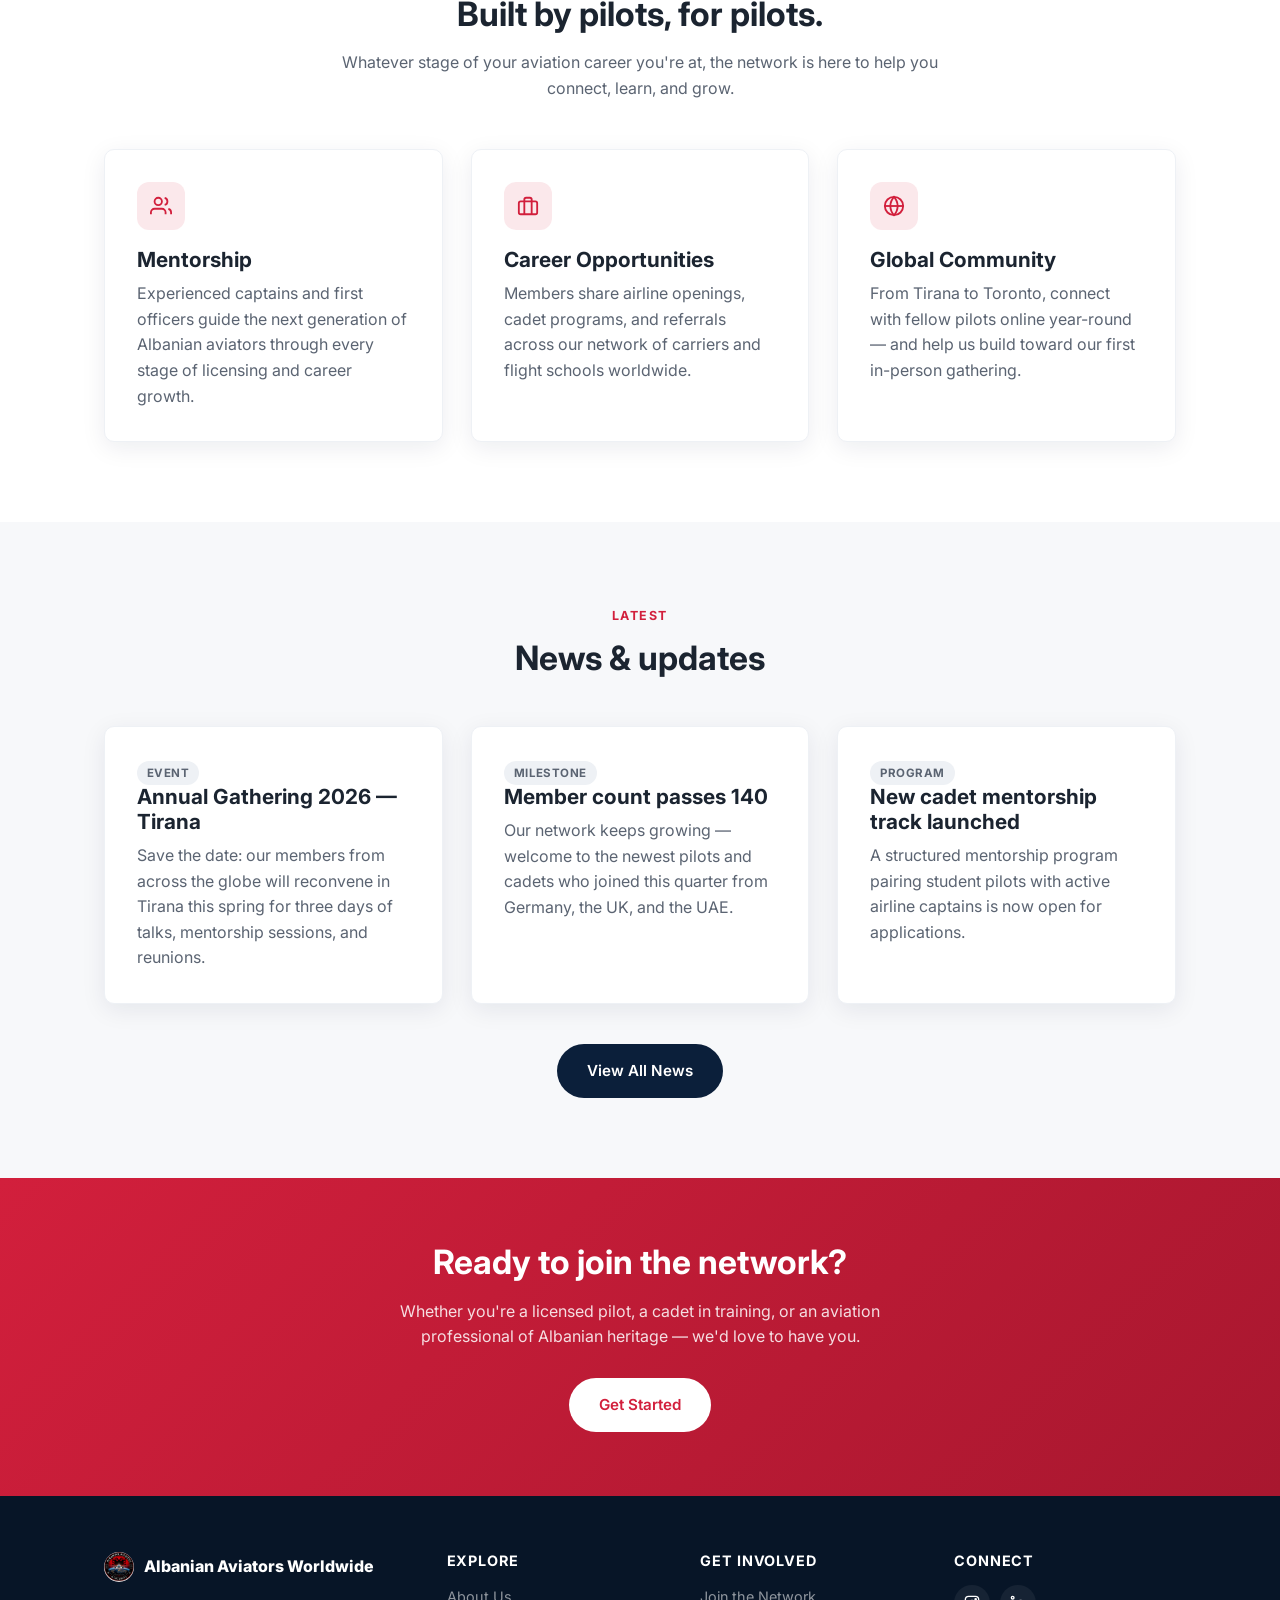
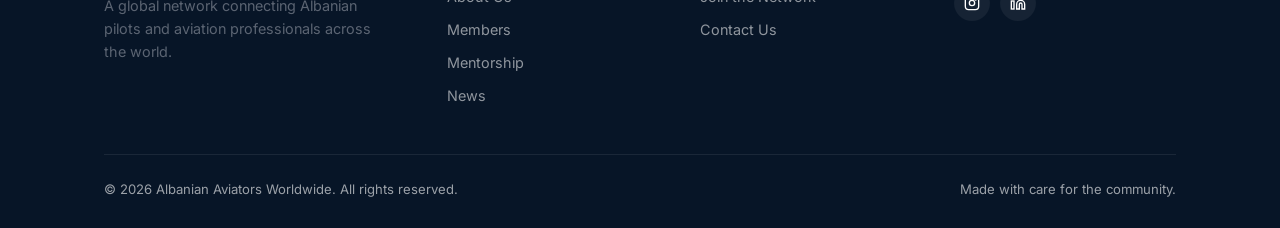
==== commit e8f2c3f6: "Add mentorship page for mentees to find and request mentors New mentorship.html lists existing mento" ====
--- a/index.html
+++ b/index.html
@@ -22,6 +22,7 @@
       <a href="index.html" class="active">Home</a>
       <a href="about.html">About</a>
       <a href="members.html">Members</a>
+      <a href="mentorship.html">Mentorship</a>
       <a href="news.html">News</a>
       <a href="contact.html">Contact</a>
       <a href="contact.html" class="btn btn-primary nav-cta">Join Us</a>
@@ -152,6 +153,7 @@
         <h4>Explore</h4>
         <a href="about.html">About Us</a>
         <a href="members.html">Members</a>
+        <a href="mentorship.html">Mentorship</a>
         <a href="news.html">News</a>
       </div>
       <div>
--- a/css/style.css
+++ b/css/style.css
@@ -160,7 +160,7 @@
 }
 
 /* ===== Hero banner (full-width image) ===== */
-.hero-banner { line-height: 0; }
+.hero-banner { line-height: 0; padding: 0; }
 .hero-banner img { width: 100%; height: auto; display: block; }
 
 /* ===== Hero ===== */
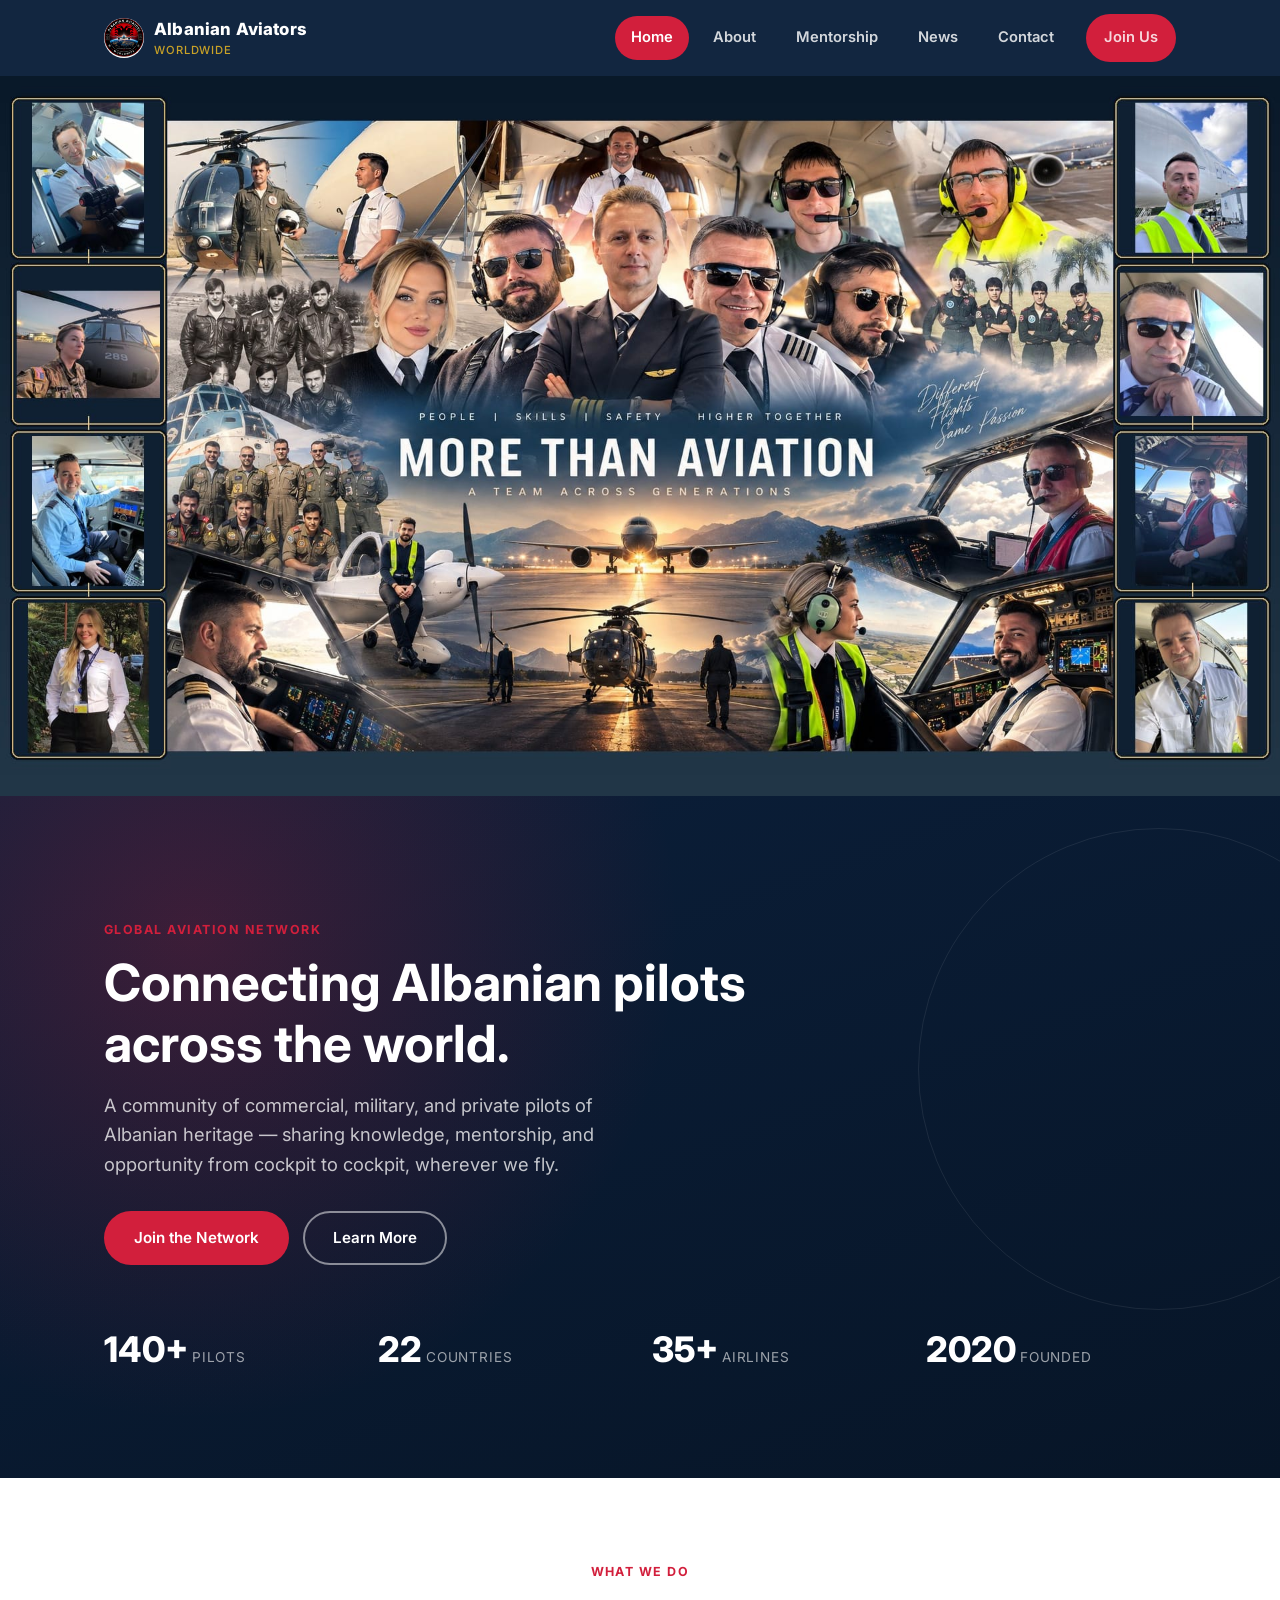
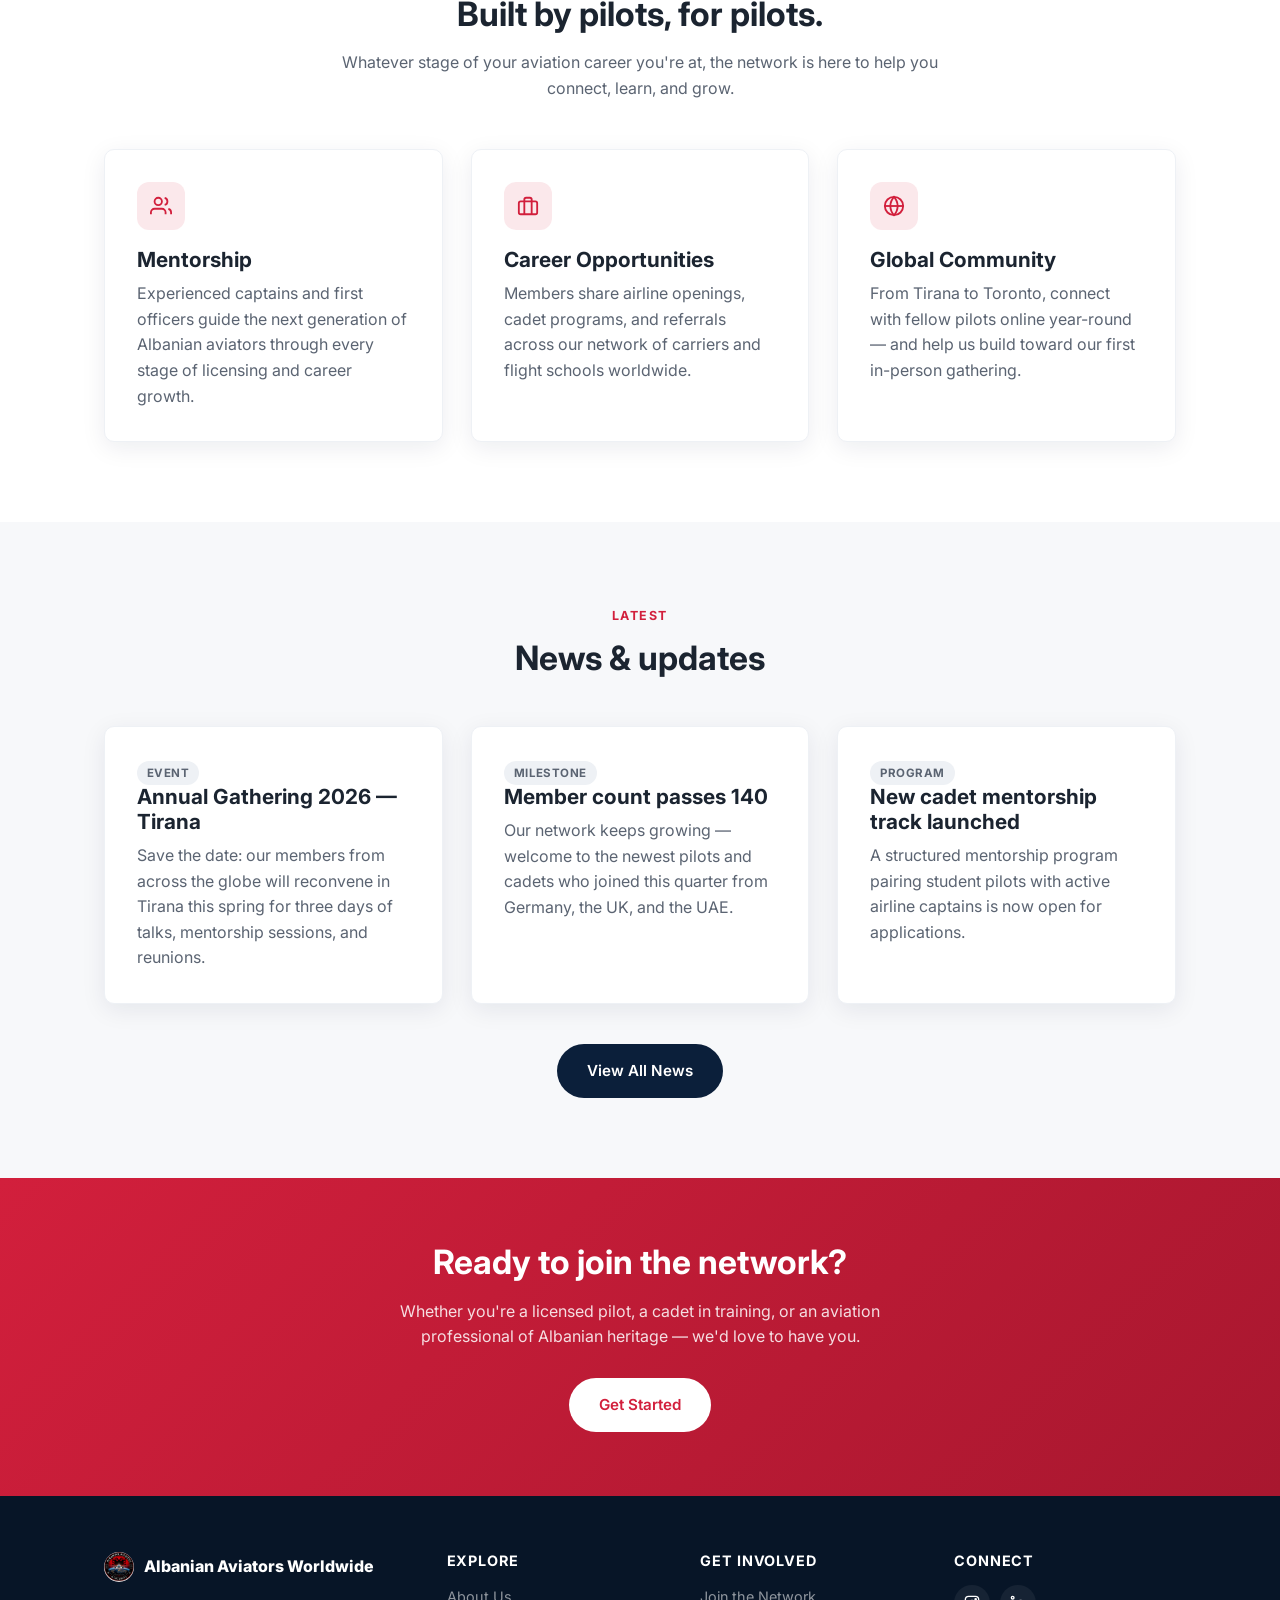
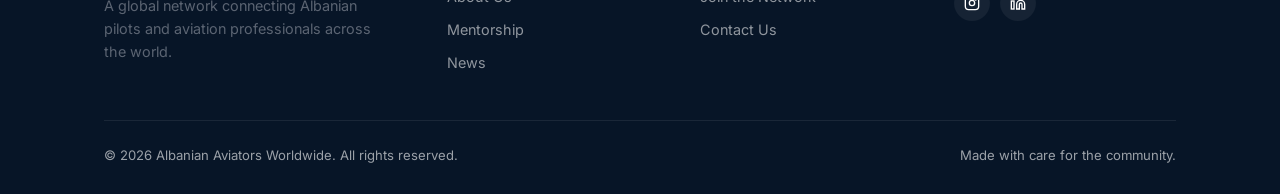
==== commit 4f12075a: "Remove members page Drops members.html and its nav/footer links across the site, along with the now-" ====
--- a/index.html
+++ b/index.html
@@ -21,7 +21,6 @@
     <nav class="nav-links">
       <a href="index.html" class="active">Home</a>
       <a href="about.html">About</a>
-      <a href="members.html">Members</a>
       <a href="mentorship.html">Mentorship</a>
       <a href="news.html">News</a>
       <a href="contact.html">Contact</a>
@@ -152,7 +151,6 @@
       <div>
         <h4>Explore</h4>
         <a href="about.html">About Us</a>
-        <a href="members.html">Members</a>
         <a href="mentorship.html">Mentorship</a>
         <a href="news.html">News</a>
       </div>
--- a/css/style.css
+++ b/css/style.css
@@ -243,28 +243,6 @@
 .section-navy p { color: rgba(255,255,255,0.7); }
 .section-navy .section-head h2 { color: var(--white); }
 
-/* ===== Member cards ===== */
-.member-card {
-  background: var(--white);
-  border-radius: var(--radius);
-  border: 1px solid var(--gray-100);
-  overflow: hidden;
-  box-shadow: var(--shadow);
-  transition: transform 0.18s ease, box-shadow 0.18s ease;
-}
-.member-card:hover { transform: translateY(-4px); box-shadow: var(--shadow-lg); }
-.member-photo {
-  height: 140px;
-  background: linear-gradient(135deg, var(--navy), var(--navy-light));
-  display: flex; align-items: center; justify-content: center;
-  color: var(--white);
-  font-size: 2rem;
-  font-weight: 800;
-}
-.member-body { padding: 22px; }
-.member-body h3 { margin-bottom: 2px; }
-.member-role { color: var(--red); font-weight: 600; font-size: 0.85rem; margin-bottom: 10px; display: block; }
-.member-meta { display: flex; gap: 8px; flex-wrap: wrap; margin-top: 14px; }
 .tag {
   font-size: 0.72rem;
   font-weight: 700;
@@ -276,26 +254,6 @@
   color: var(--gray-600);
 }
 
-.filter-bar {
-  display: flex;
-  gap: 10px;
-  flex-wrap: wrap;
-  justify-content: center;
-  margin-bottom: 40px;
-}
-.filter-btn {
-  padding: 9px 18px;
-  border-radius: 100px;
-  border: 1.5px solid var(--gray-300);
-  background: var(--white);
-  color: var(--gray-600);
-  font-weight: 600;
-  font-size: 0.85rem;
-  cursor: pointer;
-  transition: all 0.15s ease;
-}
-.filter-btn:hover { border-color: var(--red); color: var(--red); }
-.filter-btn.active { background: var(--navy); border-color: var(--navy); color: var(--white); }
 
 /* ===== News ===== */
 .news-item {
